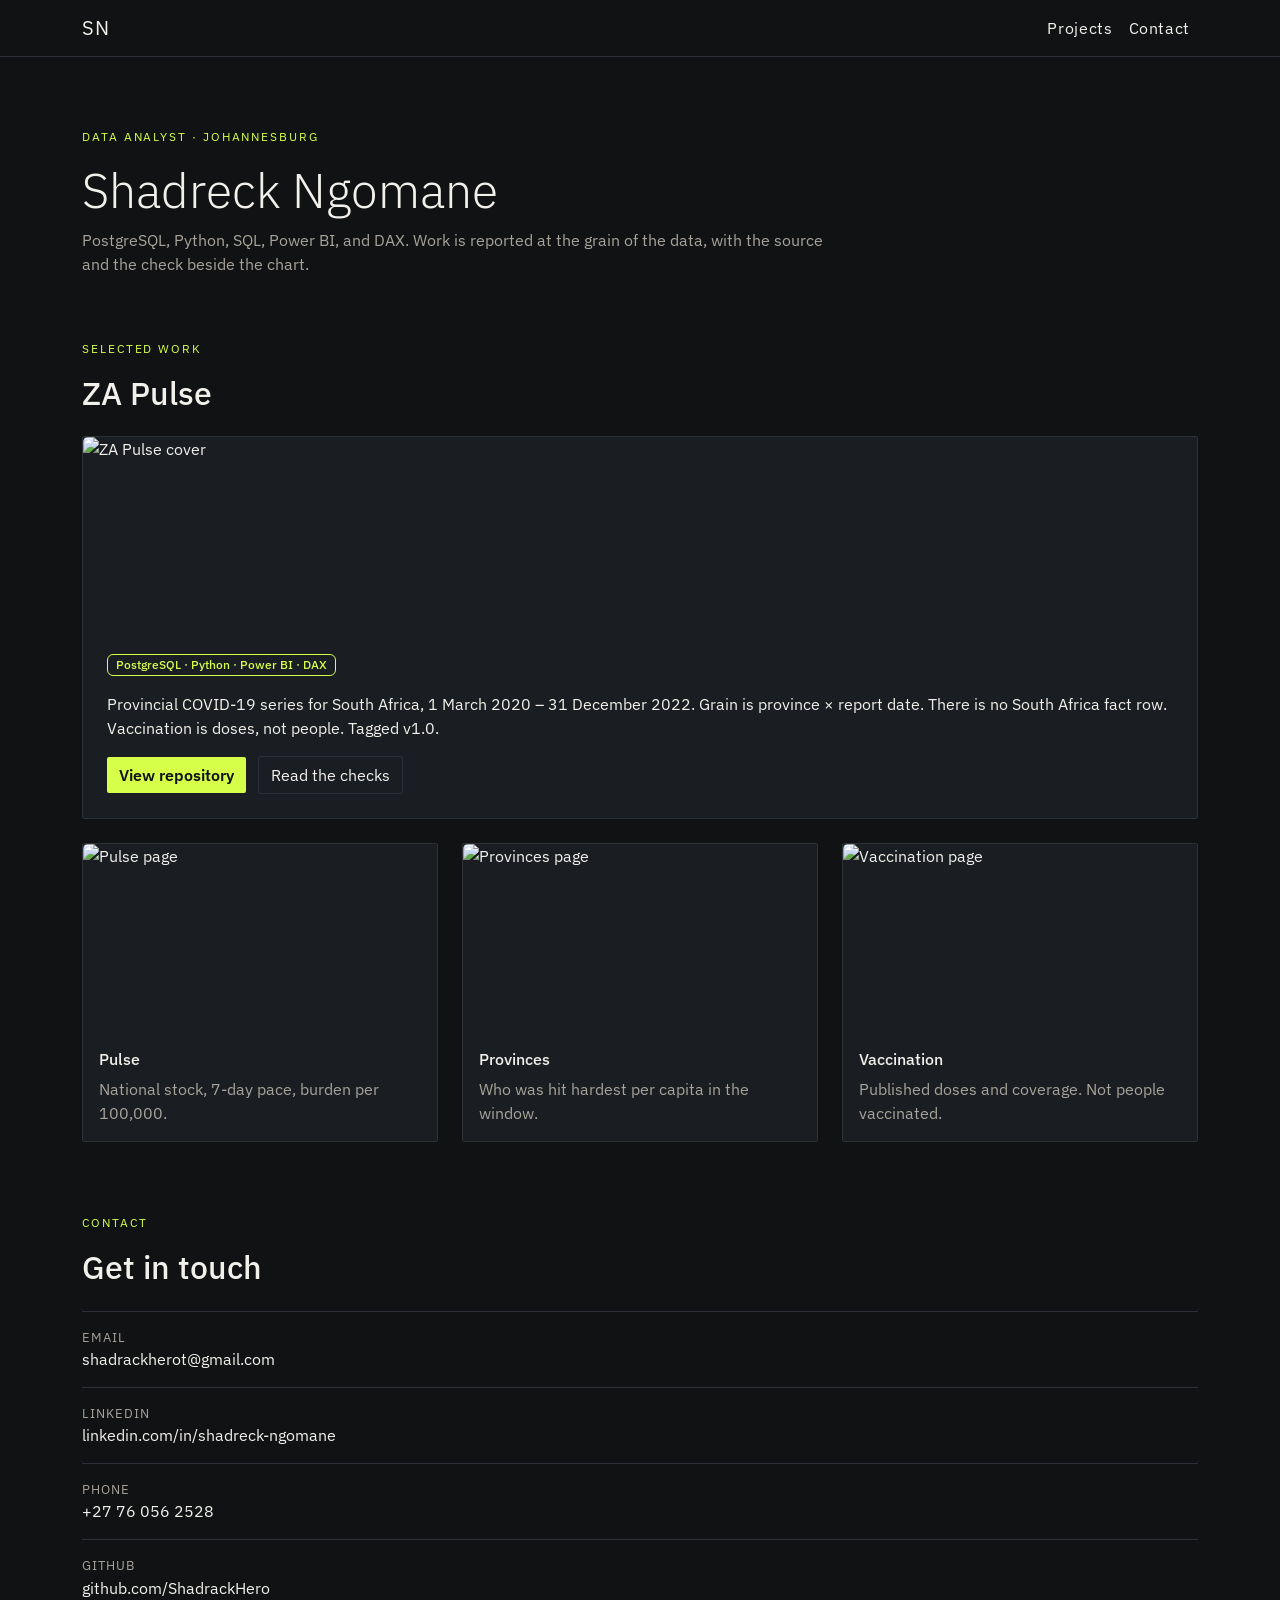
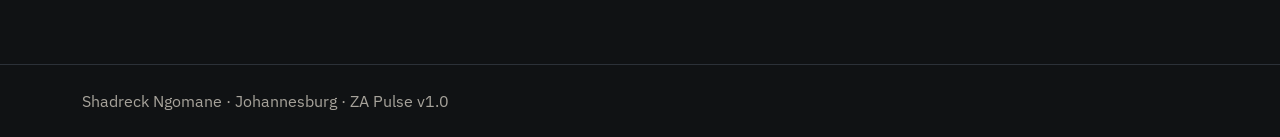
==== index.html @ b43b507b "Add portfolio page" ====
<!DOCTYPE html>
<html lang="en">
<head>
  <meta charset="UTF-8" />
  <meta name="viewport" content="width=device-width, initial-scale=1" />
  <title>Shadreck Ngomane</title>
  <link rel="preconnect" href="https://fonts.googleapis.com" />
  <link href="https://fonts.googleapis.com/css2?family=IBM+Plex+Sans:wght@400;500;600&display=swap" rel="stylesheet" />
  <link href="https://cdn.jsdelivr.net/npm/bootstrap@5.3.0/dist/css/bootstrap.min.css" rel="stylesheet" />
  <style>
    :root {
      --bg: #101214;
      --ink: #f2f0eb;
      --muted: #a7a39b;
      --card: #1a1d21;
      --line: #2c3138;
      --accent: #d6ff4a;
    }
    body {
      background: var(--bg);
      color: var(--ink);
      font-family: "IBM Plex Sans", sans-serif;
    }
    .navbar {
      background: var(--bg) !important;
      border-bottom: 1px solid var(--line);
    }
    .navbar-brand, .nav-link { color: var(--ink) !important; letter-spacing: 0.04em; }
    .nav-link:hover { color: var(--accent) !important; }
    .hero { padding-top: 8rem; }
    .eyebrow {
      color: var(--accent);
      letter-spacing: 0.16em;
      font-size: 0.75rem;
      text-transform: uppercase;
    }
    .card {
      background: var(--card);
      color: var(--ink);
      border: 1px solid var(--line);
      border-radius: 2px;
    }
    .card-img-top { height: 190px; object-fit: cover; filter: saturate(0.85); }
    .badge-tool {
      background: transparent;
      color: var(--accent);
      border: 1px solid var(--accent);
      font-weight: 500;
    }
    .btn-accent {
      background: var(--accent);
      color: #101214;
      border: none;
      border-radius: 2px;
      font-weight: 600;
    }
    .btn-accent:hover { background: #e7ff8a; color: #101214; }
    .btn-ghost {
      color: var(--ink);
      border: 1px solid var(--line);
      border-radius: 2px;
    }
    .btn-ghost:hover { border-color: var(--accent); color: var(--accent); }
    .contact-row {
      border-top: 1px solid var(--line);
      padding: 1rem 0;
    }
    .contact-row a { color: var(--ink); text-decoration: none; }
    .contact-row a:hover { color: var(--accent); }
    .label { color: var(--muted); font-size: 0.8rem; letter-spacing: 0.08em; text-transform: uppercase; }
    footer { border-top: 1px solid var(--line); color: var(--muted); }
  </style>
</head>
<body>
  <nav class="navbar navbar-expand-lg fixed-top">
    <div class="container">
      <a class="navbar-brand" href="#">SN</a>
      <button class="navbar-toggler" type="button" data-bs-toggle="collapse" data-bs-target="#nav">
        <span class="navbar-toggler-icon"></span>
      </button>
      <div class="collapse navbar-collapse" id="nav">
        <ul class="navbar-nav ms-auto">
          <li class="nav-item"><a class="nav-link" href="#projects">Projects</a></li>
          <li class="nav-item"><a class="nav-link" href="#contact">Contact</a></li>
        </ul>
      </div>
    </div>
  </nav>

  <header class="container hero pb-5">
    <p class="eyebrow">Data analyst · Johannesburg</p>
    <h1 class="display-5">Shadreck Ngomane</h1>
    <p class="col-lg-8" style="color: var(--muted);">
      PostgreSQL, Python, SQL, Power BI, and DAX. Work is reported at the grain of the data,
      with the source and the check beside the chart.
    </p>
  </header>

  <main class="container pb-5" id="projects">
    <p class="eyebrow">Selected work</p>
    <h2 class="mb-4">ZA Pulse</h2>
    <div class="card mb-4">
      <img
        src="https://raw.githubusercontent.com/ShadrackHero/za-pulse-covid19-analytics/main/docs/Screenshot/Cover.png"
        class="card-img-top"
        alt="ZA Pulse cover">
      <div class="card-body p-4">
        <span class="badge badge-tool mb-3">PostgreSQL · Python · Power BI · DAX</span>
        <p>
          Provincial COVID-19 series for South Africa, 1 March 2020 – 31 December 2022.
          Grain is province × report date. There is no South Africa fact row. Vaccination is doses, not people.
          Tagged v1.0.
        </p>
        <a class="btn btn-accent me-2" href="https://github.com/ShadrackHero/za-pulse-covid19-analytics" target="_blank">View repository</a>
        <a class="btn btn-ghost" href="https://github.com/ShadrackHero/za-pulse-covid19-analytics/blob/main/docs/day-10-validation.md" target="_blank">Read the checks</a>
      </div>
    </div>

    <div class="row">
      <div class="col-md-4 mb-4">
        <div class="card h-100">
          <img src="https://raw.githubusercontent.com/ShadrackHero/za-pulse-covid19-analytics/main/docs/Screenshot/Pulse.png" class="card-img-top" alt="Pulse page">
          <div class="card-body">
            <h3 class="h6">Pulse</h3>
            <p class="mb-0" style="color: var(--muted);">National stock, 7-day pace, burden per 100,000.</p>
          </div>
        </div>
      </div>
      <div class="col-md-4 mb-4">
        <div class="card h-100">
          <img src="https://raw.githubusercontent.com/ShadrackHero/za-pulse-covid19-analytics/main/docs/Screenshot/Provinces.png" class="card-img-top" alt="Provinces page">
          <div class="card-body">
            <h3 class="h6">Provinces</h3>
            <p class="mb-0" style="color: var(--muted);">Who was hit hardest per capita in the window.</p>
          </div>
        </div>
      </div>
      <div class="col-md-4 mb-4">
        <div class="card h-100">
          <img src="https://raw.githubusercontent.com/ShadrackHero/za-pulse-covid19-analytics/main/docs/Screenshot/vaccination.png" class="card-img-top" alt="Vaccination page">
          <div class="card-body">
            <h3 class="h6">Vaccination</h3>
            <p class="mb-0" style="color: var(--muted);">Published doses and coverage. Not people vaccinated.</p>
          </div>
        </div>
      </div>
    </div>
  </main>

  <section class="container pb-5" id="contact">
    <p class="eyebrow">Contact</p>
    <h2 class="mb-4">Get in touch</h2>
    <div class="contact-row">
      <div class="label">Email</div>
      <a href="mailto:shadrackherot@gmail.com">shadrackherot@gmail.com</a>
    </div>
    <div class="contact-row">
      <div class="label">LinkedIn</div>
      <a href="https://www.linkedin.com/in/shadreck-ngomane" target="_blank">linkedin.com/in/shadreck-ngomane</a>
    </div>
    <div class="contact-row">
      <div class="label">Phone</div>
      <a href="tel:+27760562528">+27 76 056 2528</a>
    </div>
    <div class="contact-row">
      <div class="label">GitHub</div>
      <a href="https://github.com/ShadrackHero" target="_blank">github.com/ShadrackHero</a>
    </div>
  </section>

  <footer class="py-4">
    <div class="container">Shadreck Ngomane · Johannesburg · ZA Pulse v1.0</div>
  </footer>
  <script src="https://cdn.jsdelivr.net/npm/bootstrap@5.3.0/dist/js/bootstrap.bundle.min.js"></script>
</body>
</html>
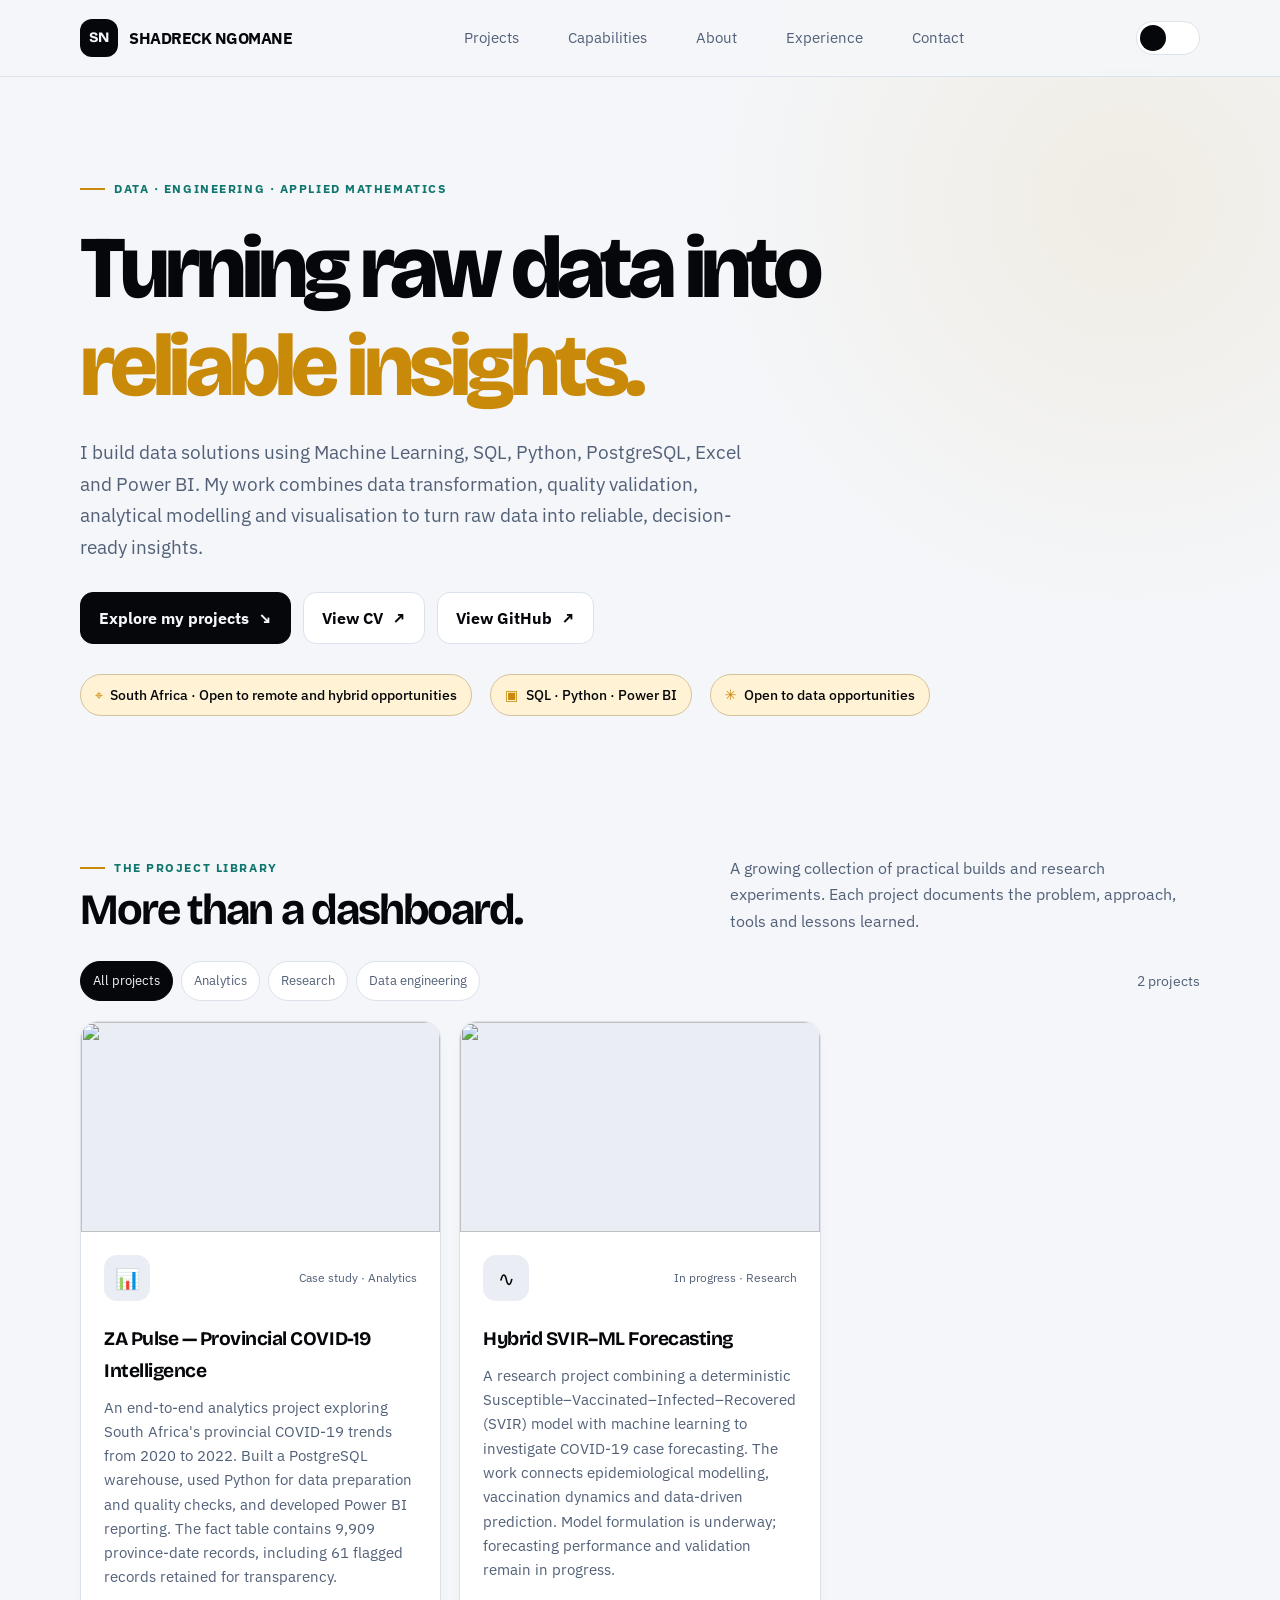
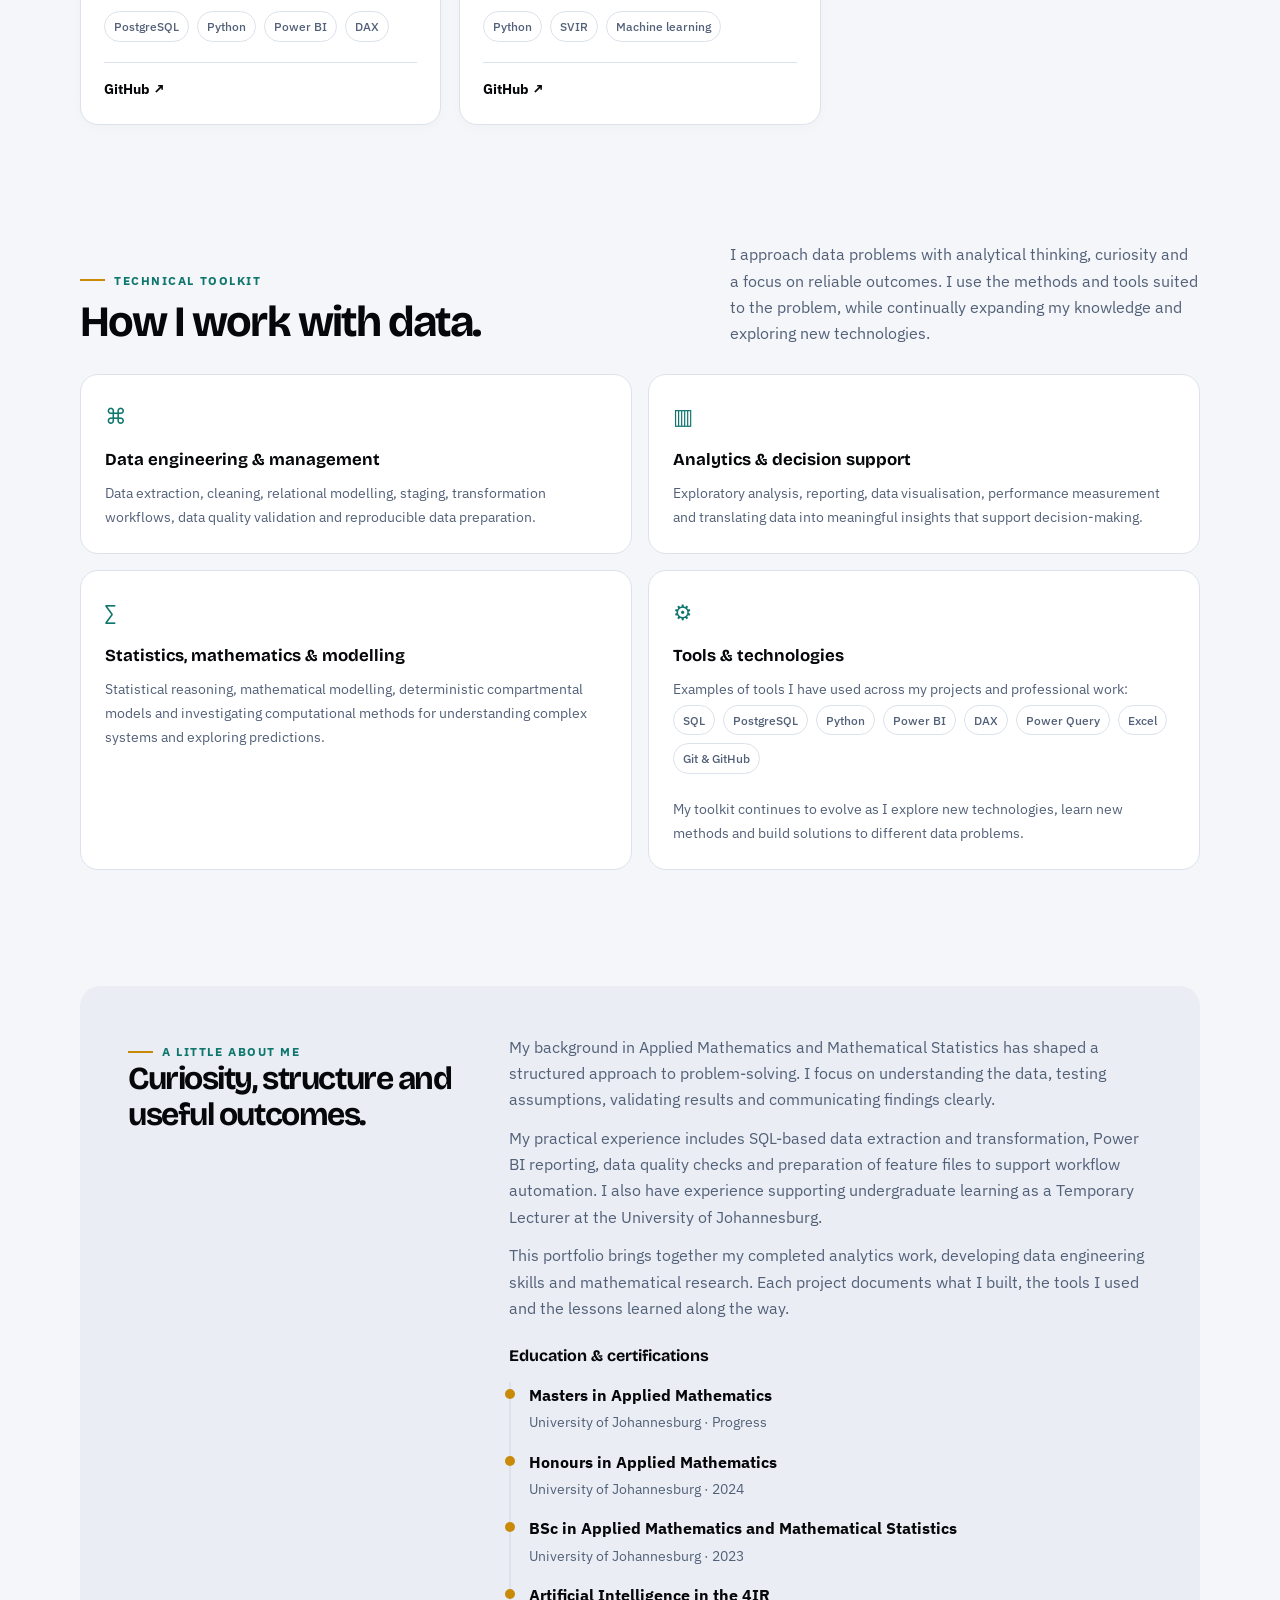
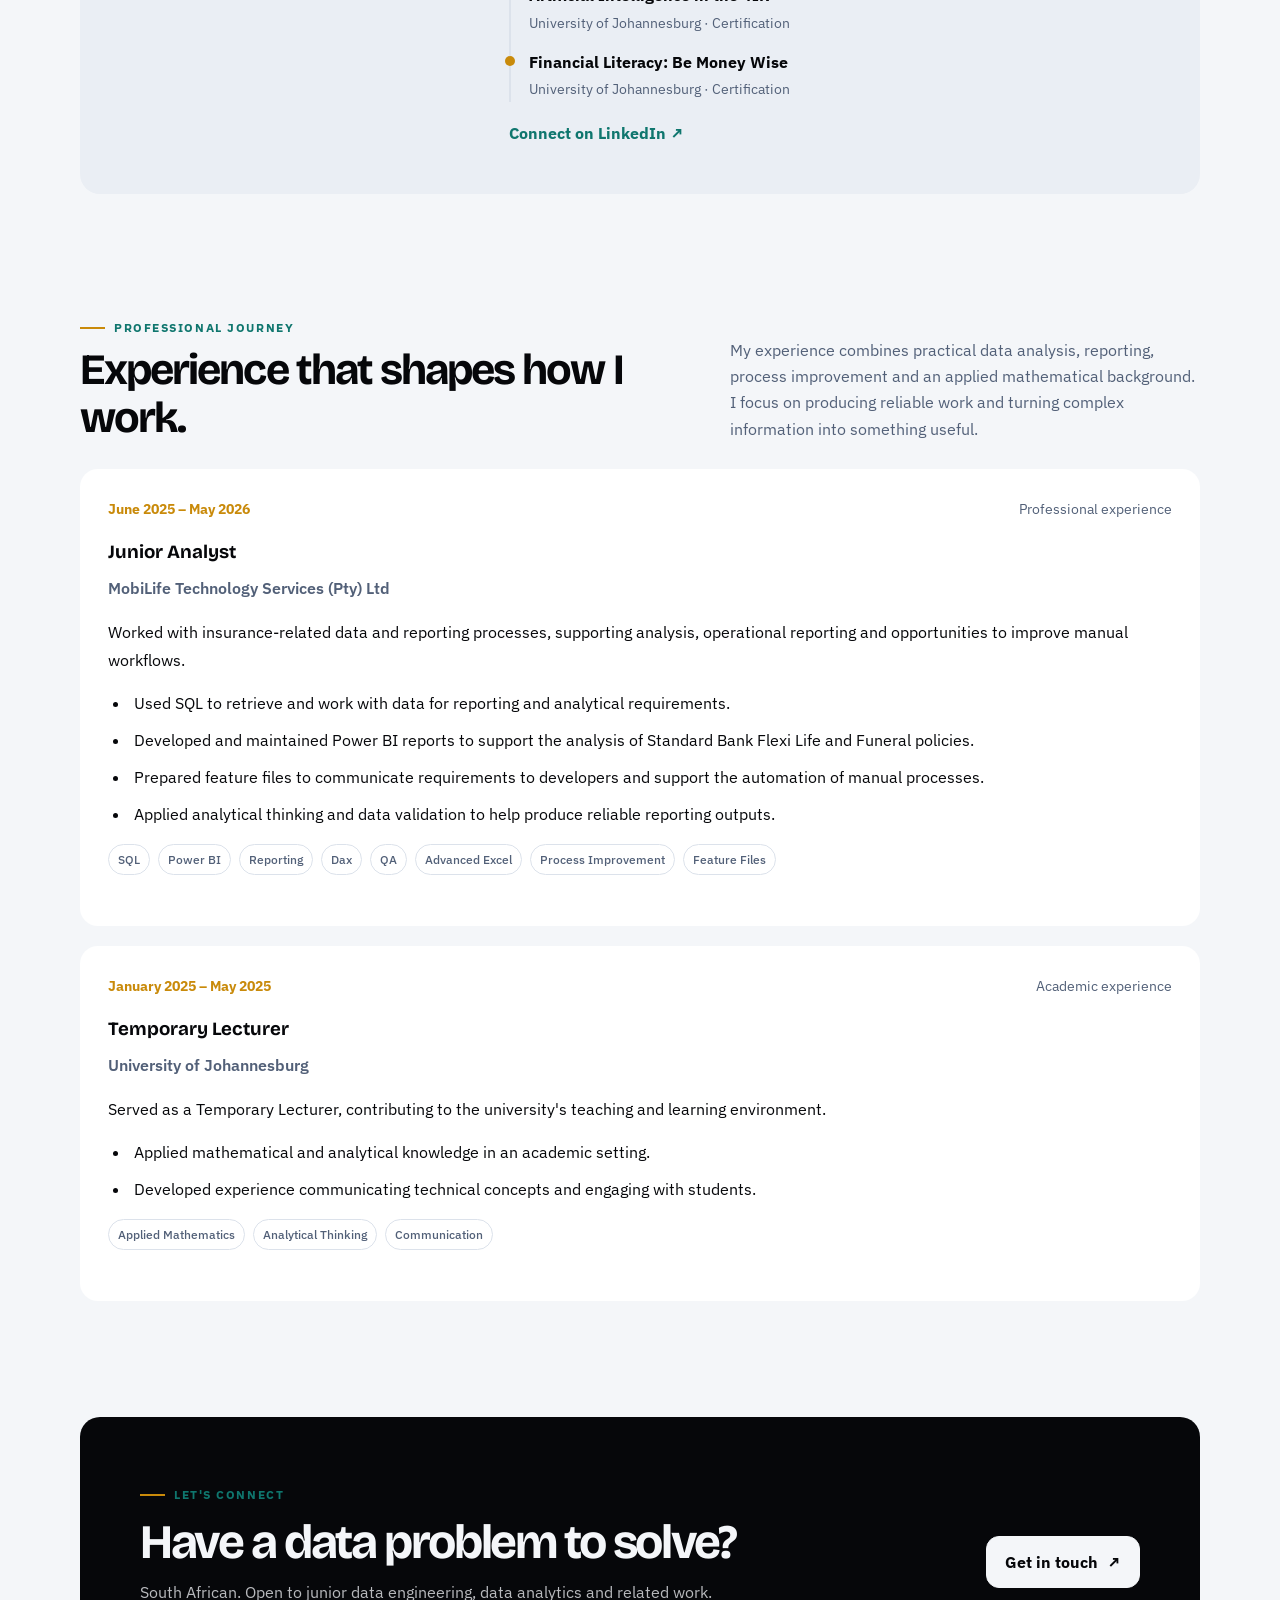
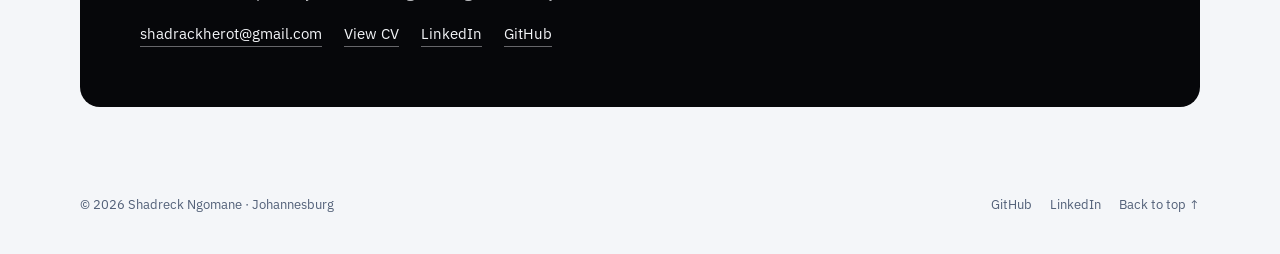
==== commit 009807ca: "Update portfolio landing page" ====
--- a/index.html
+++ b/index.html
@@ -1,176 +1,1602 @@
-<!DOCTYPE html>
-<html lang="en">
+<!doctype html>
+<html lang="en" data-theme="light">
+
 <head>
-  <meta charset="UTF-8" />
-  <meta name="viewport" content="width=device-width, initial-scale=1" />
-  <title>Shadreck Ngomane</title>
-  <link rel="preconnect" href="https://fonts.googleapis.com" />
-  <link href="https://fonts.googleapis.com/css2?family=IBM+Plex+Sans:wght@400;500;600&display=swap" rel="stylesheet" />
-  <link href="https://cdn.jsdelivr.net/npm/bootstrap@5.3.0/dist/css/bootstrap.min.css" rel="stylesheet" />
+  <meta charset="utf-8">
+  <meta name="viewport" content="width=device-width, initial-scale=1">
+  <meta name="description"
+    content="Shadreck Ngomane's data analytics, data engineering and applied mathematics portfolio.">
+  <title>SHADRECK NGOMANE | Data & Analytics Portfolio</title>
+  <link rel="preconnect" href="https://fonts.googleapis.com">
+  <link rel="preconnect" href="https://fonts.gstatic.com" crossorigin>
+  <link href="https://fonts.googleapis.com/css2?family=Bricolage+Grotesque:wght@600;800&family=IBM+Plex+Sans:wght@400;500;600&display=swap"
+    rel="stylesheet">
+
   <style>
     :root {
-      --bg: #101214;
-      --ink: #f2f0eb;
-      --muted: #a7a39b;
-      --card: #1a1d21;
-      --line: #2c3138;
-      --accent: #d6ff4a;
-    }
+      color-scheme: light;
+      --bg: #f4f6f9;
+      --surface: #ffffff;
+      --surface-soft: #eaeef4;
+      --text: #06070a;
+      --muted: #526078;
+      --line: #dce2eb;
+      --navy: #06070a;
+      --accent: #c98a0a;
+      --accent-soft: #fff2d5;
+      --teal: #0f766e;
+      --shadow: 0 18px 45px rgba(12, 19, 34, .09);
+      --radius: 20px;
+    }
+
+    html[data-theme="dark"] {
+      color-scheme: dark;
+      --bg: #0e1626;
+      --surface: #16213a;
+      --surface-soft: #1d2b48;
+      --text: #eef2f8;
+      --muted: #aab6ca;
+      --line: #2b3955;
+      --navy: #eef2f8;
+      --accent: #f0b73a;
+      --accent-soft: #302714;
+      --teal: #4fd1c5;
+      --shadow: 0 18px 45px rgba(0, 0, 0, .22);
+    }
+
+    * {
+      box-sizing: border-box;
+    }
+
+    html {
+      scroll-behavior: smooth;
+      scroll-padding-top: 90px;
+    }
+
     body {
+      margin: 0;
       background: var(--bg);
-      color: var(--ink);
-      font-family: "IBM Plex Sans", sans-serif;
-    }
-    .navbar {
-      background: var(--bg) !important;
+      color: var(--text);
+      font: 16px/1.65 Inter, ui-sans-serif, system-ui, -apple-system, BlinkMacSystemFont, "Segoe UI", sans-serif;
+      -webkit-font-smoothing: antialiased;
+    }
+
+    a {
+      color: inherit;
+      text-decoration: none;
+    }
+
+    a:focus-visible,
+    button:focus-visible {
+      outline: 3px solid var(--accent);
+      outline-offset: 4px;
+    }
+
+    .container {
+      width: min(1120px, calc(100% - 40px));
+      margin-inline: auto;
+    }
+
+    .site-header {
+      position: sticky;
+      top: 0;
+      z-index: 20;
       border-bottom: 1px solid var(--line);
-    }
-    .navbar-brand, .nav-link { color: var(--ink) !important; letter-spacing: 0.04em; }
-    .nav-link:hover { color: var(--accent) !important; }
-    .hero { padding-top: 8rem; }
+      background: color-mix(in srgb, var(--bg) 88%, transparent);
+      backdrop-filter: blur(16px);
+    }
+
+    .nav {
+      min-height: 76px;
+      display: flex;
+      align-items: center;
+      justify-content: space-between;
+      gap: 22px;
+    }
+
+    .brand {
+      display: inline-flex;
+      align-items: center;
+      gap: 11px;
+      font-weight: 800;
+      letter-spacing: -.03em;
+    }
+
+    .brand-mark {
+      display: grid;
+      place-items: center;
+      width: 38px;
+      height: 38px;
+      border-radius: 12px;
+      background: var(--navy);
+      color: var(--bg);
+      font-size: .9rem;
+      letter-spacing: 0;
+    }
+
+    .nav-links {
+      display: flex;
+      align-items: center;
+      gap: 25px;
+      color: var(--muted);
+      font-size: .93rem;
+    }
+
+    .nav-links a:hover,
+    .text-link:hover {
+      color: var(--teal);
+    }
+
+    .nav-actions {
+      display: flex;
+      align-items: center;
+      gap: 10px;
+    }
+
+    .theme-toggle {
+      border: 1px solid var(--line);
+      background: var(--surface);
+      color: var(--text);
+      border-radius: 999px;
+      width: 64px;
+      height: 34px;
+      padding: 3px;
+      cursor: pointer;
+      position: relative;
+      font: inherit;
+    }
+
+    .theme-toggle::after {
+      content: "";
+      display: block;
+      width: 26px;
+      height: 26px;
+      border-radius: 50%;
+      background: var(--navy);
+      transition: transform .2s ease;
+    }
+
+    html[data-theme="dark"] .theme-toggle::after {
+      transform: translateX(30px);
+      background: var(--accent);
+    }
+
+    .menu-toggle {
+      border: 1px solid var(--line);
+      background: var(--surface);
+      color: var(--text);
+      border-radius: 12px;
+      width: 42px;
+      height: 42px;
+      cursor: pointer;
+      font: inherit;
+      display: none;
+    }
+
+    .hero {
+      padding: 94px 0 76px;
+      position: relative;
+      overflow: hidden;
+    }
+
+    .hero::after {
+      content: "";
+      position: absolute;
+      width: 370px;
+      height: 370px;
+      border-radius: 50%;
+      right: -100px;
+      top: 15px;
+      background: radial-gradient(circle, color-mix(in srgb, var(--teal) 13%, transparent), transparent 68%);
+      pointer-events: none;
+    }
+
     .eyebrow {
+      display: inline-flex;
+      align-items: center;
+      gap: 9px;
+      color: var(--teal);
+      text-transform: uppercase;
+      letter-spacing: .13em;
+      font-size: .75rem;
+      font-weight: 800;
+    }
+
+    .eyebrow::before {
+      content: "";
+      width: 25px;
+      height: 2px;
+      background: var(--accent);
+    }
+
+    h1,
+    h2,
+    h3,
+    p {
+      margin-top: 0;
+    }
+
+    h1 {
+      max-width: 800px;
+      margin: 20px 0;
+      font-size: clamp(2.8rem, 7vw, 5.5rem);
+      line-height: .99;
+      letter-spacing: -.065em;
+    }
+
+    .highlight {
+      color: var(--teal);
+    }
+
+    .hero-copy {
+      max-width: 690px;
+      color: var(--muted);
+      font-size: clamp(1.05rem, 2vw, 1.2rem);
+    }
+
+    .hero-actions {
+      display: flex;
+      flex-wrap: wrap;
+      gap: 12px;
+      margin-top: 29px;
+    }
+
+    .button {
+      min-height: 48px;
+      padding: 12px 18px;
+      border-radius: 13px;
+      display: inline-flex;
+      align-items: center;
+      justify-content: center;
+      gap: 9px;
+      font-weight: 750;
+      border: 1px solid var(--line);
+      transition: transform .18s ease, border-color .18s ease;
+    }
+
+    .button:hover {
+      transform: translateY(-2px);
+    }
+
+    .button-primary {
+      background: var(--navy);
+      color: var(--bg);
+      border-color: var(--navy);
+    }
+
+    .button-secondary {
+      background: var(--surface);
+    }
+
+    .hero-meta {
+      display: flex;
+      flex-wrap: wrap;
+      gap: 18px;
+      margin-top: 30px;
+      color: var(--muted);
+      font-size: .9rem;
+    }
+
+    .hero-meta span {
+      display: inline-flex;
+      align-items: center;
+      gap: 7px;
+    }
+
+    .section {
+      padding: 58px 0;
+    }
+
+    .section-heading {
+      display: flex;
+      align-items: end;
+      justify-content: space-between;
+      gap: 24px;
+      margin-bottom: 27px;
+    }
+
+    .section-heading h2 {
+      margin: 9px 0 0;
+      font-size: clamp(1.8rem, 4vw, 2.7rem);
+      line-height: 1.1;
+      letter-spacing: -.045em;
+    }
+
+    .section-heading p {
+      color: var(--muted);
+      max-width: 470px;
+      margin: 0;
+    }
+
+    .featured {
+      display: grid;
+      grid-template-columns: 1.08fr .92fr;
+      background: var(--surface);
+      border: 1px solid var(--line);
+      border-radius: var(--radius);
+      overflow: hidden;
+      box-shadow: var(--shadow);
+    }
+
+    .featured-visual {
+      min-height: 330px;
+      background: #14213d center/cover no-repeat;
+      color: white;
+      padding: 28px;
+      display: flex;
+      flex-direction: column;
+      justify-content: space-between;
+      position: relative;
+      overflow: hidden;
+    }
+
+    .featured-visual img {
+      position: absolute;
+      inset: 0;
+      width: 100%;
+      height: 100%;
+      object-fit: cover;
+    }
+
+    .featured-visual::after {
+      content: "";
+      position: absolute;
+      inset: 0;
+      background: linear-gradient(160deg, rgba(20, 33, 61, .78), rgba(15, 118, 110, .35));
+    }
+
+    .visual-grid {
+      position: absolute;
+      inset: 0;
+      opacity: .18;
+      background-image: linear-gradient(rgba(255, 255, 255, .22) 1px, transparent 1px), linear-gradient(90deg, rgba(255, 255, 255, .22) 1px, transparent 1px);
+      background-size: 34px 34px;
+      mask-image: linear-gradient(135deg, black, transparent 80%);
+      z-index: 1;
+    }
+
+    .visual-top,
+    .visual-bottom,
+    .visual-stats {
+      position: relative;
+      z-index: 2;
+    }
+
+    .visual-top {
+      display: flex;
+      justify-content: space-between;
+      gap: 12px;
+      font-size: .78rem;
+      letter-spacing: .1em;
+      text-transform: uppercase;
+    }
+
+    .visual-title {
+      max-width: 380px;
+      font-size: clamp(2rem, 4vw, 3.5rem);
+      line-height: 1;
+      letter-spacing: -.055em;
+      font-weight: 850;
+    }
+
+    .visual-stats {
+      display: grid;
+      grid-template-columns: repeat(3, 1fr);
+      gap: 10px;
+      margin-top: 28px;
+    }
+
+    .stat {
+      padding: 12px;
+      border: 1px solid rgba(255, 255, 255, .22);
+      background: rgba(255, 255, 255, .08);
+      border-radius: 12px;
+    }
+
+    .stat strong {
+      display: block;
+      font-size: 1.2rem;
+    }
+
+    .stat small {
+      opacity: .78;
+      font-size: .72rem;
+    }
+
+    .featured-content {
+      padding: clamp(25px, 4vw, 44px);
+      display: flex;
+      flex-direction: column;
+      align-items: start;
+    }
+
+    .project-status {
+      display: inline-flex;
+      padding: 5px 10px;
+      border-radius: 999px;
+      background: color-mix(in srgb, var(--teal) 12%, var(--surface));
+      color: var(--teal);
+      font-size: .75rem;
+      font-weight: 800;
+    }
+
+    .featured-content h3 {
+      margin: 17px 0 10px;
+      font-size: 1.8rem;
+      line-height: 1.15;
+      letter-spacing: -.04em;
+    }
+
+    .featured-content p {
+      color: var(--muted);
+    }
+
+    .tag-list {
+      display: flex;
+      flex-wrap: wrap;
+      gap: 8px;
+      margin: 4px 0 23px;
+    }
+
+    .tag {
+      display: inline-flex;
+      padding: 6px 10px;
+      background: var(--surface-soft);
+      border-radius: 8px;
+      color: var(--muted);
+      font-size: .78rem;
+      font-weight: 700;
+    }
+
+    .text-link {
+      color: var(--teal);
+      font-weight: 800;
+      margin-top: auto;
+    }
+
+    .project-toolbar {
+      display: flex;
+      justify-content: space-between;
+      align-items: center;
+      gap: 18px;
+      margin-bottom: 20px;
+    }
+
+    .filters {
+      display: flex;
+      flex-wrap: wrap;
+      gap: 8px;
+    }
+
+    .filter-btn {
+      padding: 8px 12px;
+      border: 1px solid var(--line);
+      border-radius: 999px;
+      background: var(--surface);
+      color: var(--muted);
+      cursor: pointer;
+      font: inherit;
+      font-size: .83rem;
+    }
+
+    .filter-btn[aria-pressed="true"] {
+      background: var(--navy);
+      color: var(--bg);
+      border-color: var(--navy);
+    }
+
+    .project-count {
+      color: var(--muted);
+      font-size: .88rem;
+      white-space: nowrap;
+    }
+
+    .project-grid {
+      display: grid;
+      grid-template-columns: repeat(3, minmax(0, 1fr));
+      gap: 18px;
+    }
+
+    .project-card {
+      min-width: 0;
+      display: flex;
+      flex-direction: column;
+      background: var(--surface);
+      border: 1px solid var(--line);
+      border-radius: 18px;
+      overflow: hidden;
+      transition: transform .2s ease, box-shadow .2s ease, border-color .2s ease;
+    }
+
+    .project-card:hover {
+      transform: translateY(-4px);
+      box-shadow: var(--shadow);
+      border-color: color-mix(in srgb, var(--teal) 45%, var(--line));
+    }
+
+    .card-cover {
+      width: 100%;
+      height: 160px;
+      object-fit: cover;
+      display: block;
+      background: var(--surface-soft);
+    }
+
+    .card-body {
+      padding: 23px;
+      display: flex;
+      flex-direction: column;
+      flex: 1;
+    }
+
+    .card-top {
+      display: flex;
+      justify-content: space-between;
+      align-items: center;
+      gap: 12px;
+      margin-bottom: 22px;
+    }
+
+    .project-icon {
+      display: grid;
+      place-items: center;
+      width: 46px;
+      height: 46px;
+      background: var(--surface-soft);
+      border-radius: 13px;
+      font-size: 1.25rem;
+    }
+
+    .card-type {
+      color: var(--muted);
+      font-size: .75rem;
+    }
+
+    .project-card h3 {
+      margin-bottom: 9px;
+      font-size: 1.2rem;
+      letter-spacing: -.025em;
+    }
+
+    .project-card p {
+      color: var(--muted);
+      font-size: .92rem;
+    }
+
+    .project-card .tag-list {
+      margin-top: auto;
+      padding-top: 7px;
+      margin-bottom: 20px;
+    }
+
+    .card-links {
+      display: flex;
+      gap: 16px;
+      border-top: 1px solid var(--line);
+      padding-top: 15px;
+      font-size: .88rem;
+      font-weight: 800;
+    }
+
+    .card-links a:hover {
+      color: var(--teal);
+    }
+
+    .empty-state {
+      grid-column: 1 / -1;
+      padding: 30px;
+      border: 1px dashed var(--line);
+      border-radius: 16px;
+      color: var(--muted);
+      text-align: center;
+    }
+
+    .capabilities {
+      display: grid;
+      grid-template-columns: repeat(2, minmax(0, 1fr));
+      gap: 16px;
+    }
+
+    /* Work experience */
+    .experience-list {
+      display: grid;
+      grid-template-columns: 1fr;
+      gap: 20px;
+    }
+
+    .experience-item {
+      background: var(--surface);
+      border: 1px solid var(--border);
+      border-radius: 18px;
+      padding: 28px;
+    }
+
+    .experience-meta {
+      display: flex;
+      justify-content: space-between;
+      align-items: center;
+      flex-wrap: wrap;
+      gap: 10px;
+      margin-bottom: 16px;
+    }
+
+    .experience-date {
       color: var(--accent);
-      letter-spacing: 0.16em;
-      font-size: 0.75rem;
-      text-transform: uppercase;
-    }
-    .card {
-      background: var(--card);
-      color: var(--ink);
+      font-size: 0.9rem;
+      font-weight: 700;
+    }
+
+    .experience-type {
+      color: var(--muted);
+      font-size: 0.85rem;
+    }
+
+    .experience-item h3 {
+      margin: 0 0 6px;
+    }
+
+    .experience-company {
+      color: var(--muted);
+      font-weight: 600;
+      margin-bottom: 16px;
+    }
+
+    .experience-item p {
+      line-height: 1.75;
+    }
+
+    .experience-item ul {
+      padding-left: 22px;
+      margin: 16px 0;
+    }
+
+    .experience-item li {
+      padding-left: 4px;
+      margin-bottom: 10px;
+      line-height: 1.7;
+    }
+
+    .capability {
+      background: var(--surface);
       border: 1px solid var(--line);
-      border-radius: 2px;
-    }
-    .card-img-top { height: 190px; object-fit: cover; filter: saturate(0.85); }
-    .badge-tool {
+      border-radius: 18px;
+      padding: 24px;
+    }
+
+    .capability .cap-icon {
+      color: var(--teal);
+      font-size: 1.35rem;
+    }
+
+    .capability h3 {
+      margin: 12px 0 7px;
+      font-size: 1.05rem;
+    }
+
+    .capability p {
+      color: var(--muted);
+      font-size: .9rem;
+      margin-bottom: 0;
+    }
+
+    .about-panel {
+      display: grid;
+      grid-template-columns: .7fr 1.3fr;
+      gap: 35px;
+      padding: clamp(25px, 5vw, 48px);
+      background: var(--surface-soft);
+      border-radius: var(--radius);
+    }
+
+    .about-panel h2 {
+      font-size: 2rem;
+      line-height: 1.1;
+      letter-spacing: -.045em;
+      margin-bottom: 0;
+    }
+
+    .about-panel p {
+      color: var(--muted);
+      margin-bottom: 12px;
+    }
+
+    .contact-panel {
+      padding: clamp(30px, 6vw, 60px);
+      border-radius: var(--radius);
+      background: var(--navy);
+      color: var(--bg);
+      display: flex;
+      justify-content: space-between;
+      align-items: center;
+      gap: 30px;
+    }
+
+    .contact-panel h2 {
+      font-size: clamp(1.9rem, 4vw, 3rem);
+      line-height: 1.05;
+      letter-spacing: -.05em;
+      margin: 12px 0;
+    }
+
+    .contact-panel p {
+      color: color-mix(in srgb, var(--bg) 75%, transparent);
+      margin-bottom: 0;
+    }
+
+    .contact-panel .button {
+      background: var(--bg);
+      color: var(--navy);
+      border-color: var(--bg);
+      white-space: nowrap;
+    }
+
+    .contact-lines {
+      display: flex;
+      flex-wrap: wrap;
+      gap: 14px 22px;
+      margin-top: 16px;
+      font-size: .95rem;
+    }
+
+    .contact-lines a {
+      color: var(--bg);
+      border-bottom: 1px solid color-mix(in srgb, var(--bg) 40%, transparent);
+    }
+
+    footer {
+      padding: 28px 0 38px;
+      color: var(--muted);
+      font-size: .84rem;
+    }
+
+    .footer-inner {
+      display: flex;
+      justify-content: space-between;
+      gap: 20px;
+      flex-wrap: wrap;
+    }
+
+    .footer-links {
+      display: flex;
+      gap: 18px;
+    }
+
+    @media (max-width: 900px) {
+      .featured {
+        grid-template-columns: 1fr;
+      }
+
+      .featured-visual {
+        min-height: 280px;
+      }
+
+      .project-grid {
+        grid-template-columns: repeat(2, minmax(0, 1fr));
+      }
+
+      .capabilities {
+        grid-template-columns: 1fr;
+      }
+
+      .about-panel {
+        grid-template-columns: 1fr;
+        gap: 15px;
+      }
+    }
+
+    @media (max-width: 680px) {
+      .container {
+        width: min(100% - 28px, 1120px);
+      }
+
+      .nav {
+        min-height: 66px;
+      }
+
+      .brand-name {
+        max-width: 145px;
+        font-size: .9rem;
+      }
+
+      .menu-toggle {
+        display: inline-grid;
+        place-items: center;
+      }
+
+      .nav-links {
+        display: none;
+        position: absolute;
+        left: 14px;
+        right: 14px;
+        top: 72px;
+        padding: 18px;
+        flex-direction: column;
+        align-items: stretch;
+        gap: 15px;
+        border: 1px solid var(--line);
+        border-radius: 16px;
+        background: var(--surface);
+        box-shadow: var(--shadow);
+      }
+
+      .nav-links.open {
+        display: flex;
+      }
+
+      .hero {
+        padding: 68px 0 46px;
+      }
+
+      .section {
+        padding: 42px 0;
+      }
+
+      .section-heading {
+        align-items: start;
+        flex-direction: column;
+        gap: 10px;
+      }
+
+      .project-grid {
+        grid-template-columns: 1fr;
+      }
+
+      .project-toolbar {
+        align-items: start;
+        flex-direction: column;
+      }
+
+      .contact-panel {
+        align-items: start;
+        flex-direction: column;
+      }
+
+      .visual-stats {
+        grid-template-columns: repeat(3, minmax(0, 1fr));
+      }
+
+      .stat {
+        padding: 9px;
+      }
+
+      .stat strong {
+        font-size: 1rem;
+      }
+    }
+
+    @media (prefers-reduced-motion: reduce) {
+      html {
+        scroll-behavior: auto;
+      }
+
+      *,
+      *::before,
+      *::after {
+        transition-duration: .01ms !important;
+        animation-duration: .01ms !important;
+      }
+    }
+
+    /* Education timeline */
+    .edu-heading {
+      margin: 22px 0 12px;
+      font-size: 1rem;
+      color: var(--text);
+    }
+
+    .edu-items {
+      list-style: none;
+      margin: 0 0 18px;
+      padding: 0 0 0 18px;
+      border-left: 2px solid var(--line);
+    }
+
+    .edu-items li {
+      position: relative;
+      padding-bottom: 14px;
+    }
+
+    .edu-items li:last-child {
+      padding-bottom: 0;
+    }
+
+    .edu-items li::before {
+      content: "";
+      position: absolute;
+      left: -24px;
+      top: 7px;
+      width: 10px;
+      height: 10px;
+      border-radius: 50%;
+      background: var(--accent);
+    }
+
+    .edu-items strong {
+      display: block;
+      color: var(--text);
+    }
+
+    .edu-items span {
+      color: var(--muted);
+      font-size: .9rem;
+    }
+
+    /* Typography */
+    body {
+      font-family: "IBM Plex Sans", system-ui, sans-serif;
+      background:
+        radial-gradient(circle at 88% 4%, rgba(201, 138, 10, .09), transparent 26rem),
+        var(--bg);
+      transition: background .25s ease, color .25s ease;
+    }
+
+    h1,
+    h2,
+    h3,
+    .brand-mark {
+      font-family: "Bricolage Grotesque", sans-serif;
+    }
+
+    h1 {
+      font-weight: 800;
+      letter-spacing: -.055em;
+      line-height: 1.12;
+    }
+
+    h2 {
+      letter-spacing: -.035em;
+    }
+
+    .highlight {
+      color: var(--accent);
+    }
+
+    .hero::after {
+      display: none;
+    }
+
+    /* the body gradient replaces the teal glow */
+
+    /* Nav links get a soft pill on hover */
+    .nav-links a {
+      padding: 8px 12px;
+      border-radius: 10px;
+    }
+
+    .nav-links a:hover {
+      color: var(--text);
+      background: var(--surface);
+    }
+
+    /* Hero meta items become pills */
+    .hero-meta span {
+      padding: 8px 14px;
+      border: 1px solid color-mix(in srgb, var(--accent) 35%, var(--line));
+      border-radius: 999px;
+      background: var(--accent-soft);
+      color: var(--text);
+      font-weight: 500;
+    }
+
+    .hero-meta span span {
+      padding: 0;
+      border: 0;
+      background: none;
+      color: var(--accent);
+    }
+
+    /* Project cards: gold bar, bigger lift, pill tags */
+    .project-card {
+      position: relative;
+      box-shadow: 0 3px 12px rgba(20, 33, 61, .025);
+      transition: transform .28s ease,
+        box-shadow .28s ease, border-color .28s ease;
+    }
+
+    .project-card::after {
+      content: "";
+      position: absolute;
+      inset: 0 auto 0 0;
+      width: 4px;
+      background: var(--accent);
+      transform: scaleY(0);
+      transform-origin: top;
+      transition: transform .28s ease;
+    }
+
+    .project-card:hover {
+      transform: translateY(-8px);
+      border-color: var(--accent);
+    }
+
+    .project-card:hover::after {
+      transform: scaleY(1);
+    }
+
+    .card-cover {
+      height: 210px;
+      transition: transform .5s cubic-bezier(.2, .8, .2, 1);
+    }
+
+    .project-card:hover .card-cover {
+      transform: scale(1.045);
+    }
+
+    .project-card {
+      overflow: hidden;
+    }
+
+    .tag {
+      border: 1px solid var(--line);
       background: transparent;
+      border-radius: 999px;
+      padding: 4px 9px;
+      font-weight:
+        500;
+    }
+
+    .project-card:hover .tag {
+      border-color: var(--accent);
+      background: var(--accent-soft);
+    }
+
+    .card-links a:hover {
       color: var(--accent);
-      border: 1px solid var(--accent);
-      font-weight: 500;
-    }
-    .btn-accent {
+    }
+
+    /* Filters and links */
+    .filter-btn[aria-pressed="true"] {
+      background: var(--navy);
+      color: var(--bg);
+    }
+
+    .filter-btn:hover {
+      border-color: var(--accent);
+    }
+
+    .text-link:hover {
+      color: var(--accent);
+    }
+
+    .brand-mark {
+      font-weight: 800;
+    }
+
+    /* Hover effects for capability and experience cards */
+    .capability,
+    .experience-item {
+      position: relative;
+      overflow: hidden;
+      transition: transform .28s ease, box-shadow .28s ease, border-color .28s ease;
+    }
+
+    .capability::after,
+    .experience-item::after {
+      content: "";
+      position: absolute;
+      inset: 0 auto 0 0;
+      width: 4px;
       background: var(--accent);
-      color: #101214;
-      border: none;
-      border-radius: 2px;
-      font-weight: 600;
-    }
-    .btn-accent:hover { background: #e7ff8a; color: #101214; }
-    .btn-ghost {
-      color: var(--ink);
-      border: 1px solid var(--line);
-      border-radius: 2px;
-    }
-    .btn-ghost:hover { border-color: var(--accent); color: var(--accent); }
-    .contact-row {
-      border-top: 1px solid var(--line);
-      padding: 1rem 0;
-    }
-    .contact-row a { color: var(--ink); text-decoration: none; }
-    .contact-row a:hover { color: var(--accent); }
-    .label { color: var(--muted); font-size: 0.8rem; letter-spacing: 0.08em; text-transform: uppercase; }
-    footer { border-top: 1px solid var(--line); color: var(--muted); }
+      transform: scaleY(0);
+      transform-origin: top;
+      transition: transform .28s ease;
+    }
+
+    .capability:hover,
+    .experience-item:hover {
+      transform: translateY(-6px);
+      border-color: var(--accent);
+      box-shadow: var(--shadow);
+    }
+
+    .capability:hover::after,
+    .experience-item:hover::after {
+      transform: scaleY(1);
+    }
+
+    .capability:hover .tag,
+    .experience-item:hover .tag {
+      border-color: var(--accent);
+      background: var(--accent-soft);
+    }
+
+    .cap-icon {
+      display: inline-block;
+      transition: transform .28s ease, color .28s ease;
+    }
+
+    .capability:hover .cap-icon {
+      transform: scale(1.15);
+      color: var(--accent);
+    }
   </style>
 </head>
+
 <body>
-  <nav class="navbar navbar-expand-lg fixed-top">
-    <div class="container">
-      <a class="navbar-brand" href="#">SN</a>
-      <button class="navbar-toggler" type="button" data-bs-toggle="collapse" data-bs-target="#nav">
-        <span class="navbar-toggler-icon"></span>
-      </button>
-      <div class="collapse navbar-collapse" id="nav">
-        <ul class="navbar-nav ms-auto">
-          <li class="nav-item"><a class="nav-link" href="#projects">Projects</a></li>
-          <li class="nav-item"><a class="nav-link" href="#contact">Contact</a></li>
-        </ul>
+  <header class="site-header">
+    <div class="container nav">
+      <a class="brand" href="#home" aria-label="Shadreck Ngomane, home">
+        <span class="brand-mark">SN</span><span class="brand-name">SHADRECK NGOMANE</span>
+      </a>
+      <nav class="nav-links" id="nav-links" aria-label="Main navigation">
+        <a href="#projects">Projects</a>
+        <a href="#capabilities">Capabilities</a>
+        <a href="#about">About</a>
+        <a href="#experience">Experience</a>
+        <a href="#contact">Contact</a>
+      </nav>
+      <div class="nav-actions">
+        <button class="theme-toggle" id="theme-toggle" type="button" aria-label="Switch to dark theme"
+          title="Toggle theme"></button>
+        <button class="menu-toggle" id="menu-toggle" type="button" aria-label="Open navigation" aria-expanded="false"
+          aria-controls="nav-links">☰</button>
       </div>
     </div>
-  </nav>
-
-  <header class="container hero pb-5">
-    <p class="eyebrow">Data analyst · Johannesburg</p>
-    <h1 class="display-5">Shadreck Ngomane</h1>
-    <p class="col-lg-8" style="color: var(--muted);">
-      PostgreSQL, Python, SQL, Power BI, and DAX. Work is reported at the grain of the data,
-      with the source and the check beside the chart.
-    </p>
   </header>
 
-  <main class="container pb-5" id="projects">
-    <p class="eyebrow">Selected work</p>
-    <h2 class="mb-4">ZA Pulse</h2>
-    <div class="card mb-4">
-      <img
-        src="https://raw.githubusercontent.com/ShadrackHero/za-pulse-covid19-analytics/main/docs/Screenshot/Cover.png"
-        class="card-img-top"
-        alt="ZA Pulse cover">
-      <div class="card-body p-4">
-        <span class="badge badge-tool mb-3">PostgreSQL · Python · Power BI · DAX</span>
-        <p>
-          Provincial COVID-19 series for South Africa, 1 March 2020 – 31 December 2022.
-          Grain is province × report date. There is no South Africa fact row. Vaccination is doses, not people.
-          Tagged v1.0.
-        </p>
-        <a class="btn btn-accent me-2" href="https://github.com/ShadrackHero/za-pulse-covid19-analytics" target="_blank">View repository</a>
-        <a class="btn btn-ghost" href="https://github.com/ShadrackHero/za-pulse-covid19-analytics/blob/main/docs/day-10-validation.md" target="_blank">Read the checks</a>
+  <main id="home">
+    <section class="hero">
+      <div class="container">
+        <span class="eyebrow">Data · Engineering · Applied Mathematics</span>
+        <h1>Turning raw data into <span class="highlight">reliable insights.</span></h1>
+        <p class="hero-copy">I build data solutions using Machine Learning, SQL, Python, PostgreSQL, Excel and Power BI.
+          My work combines data transformation, quality validation,
+          analytical modelling and visualisation to turn raw data into
+          reliable, decision-ready insights.</p>
+        <div class="hero-actions">
+          <a class="button button-primary" href="#projects">
+            Explore my projects <span aria-hidden="true">↘</span>
+          </a>
+          <a class="button button-secondary" href="Shadreck-Ngomane-CV.pdf" target="_blank" rel="noreferrer">
+            View CV <span aria-hidden="true">↗</span>
+          </a>
+          <a class="button button-secondary" href="https://github.com/ShadrackHero" target="_blank" rel="noreferrer">
+            View GitHub <span aria-hidden="true">↗</span>
+          </a>
+        </div>
+        <div class="hero-meta">
+          <span>
+            <span aria-hidden="true">⌖</span>
+            South Africa · Open to remote and hybrid opportunities
+          </span>
+          <span><span aria-hidden="true">▣</span> SQL · Python · Power BI</span>
+          <span><span aria-hidden="true">✳</span> Open to data opportunities</span>
+        </div>
       </div>
-    </div>
-
-    <div class="row">
-      <div class="col-md-4 mb-4">
-        <div class="card h-100">
-          <img src="https://raw.githubusercontent.com/ShadrackHero/za-pulse-covid19-analytics/main/docs/Screenshot/Pulse.png" class="card-img-top" alt="Pulse page">
-          <div class="card-body">
-            <h3 class="h6">Pulse</h3>
-            <p class="mb-0" style="color: var(--muted);">National stock, 7-day pace, burden per 100,000.</p>
+    </section>
+
+    <section class="section" id="projects">
+      <div class="container">
+        <div class="section-heading">
+          <div><span class="eyebrow">The project library</span>
+            <h2>More than a dashboard.</h2>
+          </div>
+          <p>A growing collection of practical builds and research experiments. Each project documents the problem,
+            approach, tools and lessons learned.</p>
+        </div>
+        <div class="project-toolbar">
+          <div class="filters" id="project-filters" aria-label="Filter projects">
+            <button class="filter-btn" type="button" data-filter="All" aria-pressed="true">All projects</button>
+            <button class="filter-btn" type="button" data-filter="Analytics" aria-pressed="false">Analytics</button>
+            <button class="filter-btn" type="button" data-filter="Research" aria-pressed="false">Research</button>
+            <button class="filter-btn" type="button" data-filter="Data Engineering" aria-pressed="false">Data
+              engineering</button>
+          </div>
+          <span class="project-count" id="project-count" aria-live="polite"></span>
+        </div>
+        <div class="project-grid" id="project-grid"></div>
+      </div>
+    </section>
+
+    <section class="section" id="capabilities">
+      <div class="container">
+
+        <div class="section-heading">
+          <div>
+            <span class="eyebrow">Technical toolkit</span>
+            <h2>How I work with data.</h2>
+          </div>
+
+          <p>
+            I approach data problems with analytical thinking, curiosity and a
+            focus on reliable outcomes. I use the methods and tools suited to
+            the problem, while continually expanding my knowledge and exploring
+            new technologies.
+          </p>
+        </div>
+
+        <div class="capabilities">
+
+          <article class="capability">
+            <span class="cap-icon" aria-hidden="true">⌘</span>
+            <h3>Data engineering & management</h3>
+            <p>
+              Data extraction, cleaning, relational modelling, staging,
+              transformation workflows, data quality validation and
+              reproducible data preparation.
+            </p>
+          </article>
+
+          <article class="capability">
+            <span class="cap-icon" aria-hidden="true">▥</span>
+            <h3>Analytics & decision support</h3>
+            <p>
+              Exploratory analysis, reporting, data visualisation,
+              performance measurement and translating data into
+              meaningful insights that support decision-making.
+            </p>
+          </article>
+
+          <article class="capability">
+            <span class="cap-icon" aria-hidden="true">∑</span>
+            <h3>Statistics, mathematics & modelling</h3>
+            <p>
+              Statistical reasoning, mathematical modelling, deterministic
+              compartmental models and investigating computational methods
+              for understanding complex systems and exploring predictions.
+            </p>
+          </article>
+
+          <article class="capability">
+            <span class="cap-icon" aria-hidden="true">⚙</span>
+            <h3>Tools & technologies</h3>
+            <p>
+              Examples of tools I have used across my projects and
+              professional work:
+            </p>
+
+            <div class="tag-list">
+              <span class="tag">SQL</span>
+              <span class="tag">PostgreSQL</span>
+              <span class="tag">Python</span>
+              <span class="tag">Power BI</span>
+              <span class="tag">DAX</span>
+              <span class="tag">Power Query</span>
+              <span class="tag">Excel</span>
+              <span class="tag">Git & GitHub</span>
+            </div>
+
+            <p>
+              My toolkit continues to evolve as I explore new technologies,
+              learn new methods and build solutions to different data problems.
+            </p>
+          </article>
+
+        </div>
+      </div>
+    </section>
+
+    <section class="section" id="about">
+      <div class="container">
+        <div class="about-panel">
+          <div><span class="eyebrow">A little about me</span>
+            <h2>Curiosity, structure and useful outcomes.</h2>
+          </div>
+          <div>
+
+            <p>
+              My background in Applied Mathematics and Mathematical Statistics
+              has shaped a structured approach to problem-solving. I focus on
+              understanding the data, testing assumptions, validating results
+              and communicating findings clearly.
+            </p>
+
+            <p>
+              My practical experience includes SQL-based data extraction and
+              transformation, Power BI reporting, data quality checks and
+              preparation of feature files to support workflow automation.
+              I also have experience supporting undergraduate learning as a
+              Temporary Lecturer at the University of Johannesburg.
+            </p>
+
+            <p>
+              This portfolio brings together my completed analytics work,
+              developing data engineering skills and mathematical research.
+              Each project documents what I built, the tools I used and the
+              lessons learned along the way.
+            </p>
+
+            <h3 class="edu-heading">Education & certifications</h3>
+
+            <ul class="edu-items">
+              <li>
+                <strong>Masters in Applied Mathematics</strong>
+                <span>University of Johannesburg · Progress</span>
+              </li>
+
+              <li>
+                <strong>Honours in Applied Mathematics</strong>
+                <span>University of Johannesburg · 2024</span>
+              </li>
+
+              <li>
+                <strong>BSc in Applied Mathematics and Mathematical Statistics</strong>
+                <span>University of Johannesburg · 2023</span>
+              </li>
+
+              <li>
+                <strong>Artificial Intelligence in the 4IR</strong>
+                <span>University of Johannesburg · Certification</span>
+              </li>
+
+              <li>
+                <strong>Financial Literacy: Be Money Wise</strong>
+                <span>University of Johannesburg · Certification</span>
+              </li>
+            </ul>
+
+            </ul><a class="text-link" href="https://www.linkedin.com/in/shadreck-ngomane" target="_blank"
+              rel="noreferrer">Connect on LinkedIn ↗</a>
           </div>
         </div>
       </div>
-      <div class="col-md-4 mb-4">
-        <div class="card h-100">
-          <img src="https://raw.githubusercontent.com/ShadrackHero/za-pulse-covid19-analytics/main/docs/Screenshot/Provinces.png" class="card-img-top" alt="Provinces page">
-          <div class="card-body">
-            <h3 class="h6">Provinces</h3>
-            <p class="mb-0" style="color: var(--muted);">Who was hit hardest per capita in the window.</p>
+    </section>
+
+    <section class="section" id="experience">
+      <div class="container">
+
+        <div class="section-heading">
+          <div>
+            <span class="eyebrow">Professional journey</span>
+            <h2>Experience that shapes how I work.</h2>
           </div>
+
+          <p>
+            My experience combines practical data analysis, reporting,
+            process improvement and an applied mathematical background.
+            I focus on producing reliable work and turning complex
+            information into something useful.
+          </p>
+        </div>
+
+        <div class="experience-list">
+
+          <!-- MobiLife Technology Services -->
+          <article class="experience-item">
+            <div class="experience-meta">
+              <span class="experience-date">June 2025 – May 2026</span>
+              <span class="experience-type">Professional experience</span>
+            </div>
+
+            <h3>Junior Analyst</h3>
+            <p class="experience-company">
+              MobiLife Technology Services (Pty) Ltd
+            </p>
+
+            <p>
+              Worked with insurance-related data and reporting processes,
+              supporting analysis, operational reporting and opportunities
+              to improve manual workflows.
+            </p>
+
+            <ul>
+              <li>
+                Used SQL to retrieve and work with data for reporting
+                and analytical requirements.
+              </li>
+              <li>
+                Developed and maintained Power BI reports to support
+                the analysis of Standard Bank Flexi Life and Funeral policies.
+              </li>
+              <li>
+                Prepared feature files to communicate requirements to
+                developers and support the automation of manual processes.
+              </li>
+              <li>
+                Applied analytical thinking and data validation to help
+                produce reliable reporting outputs.
+              </li>
+            </ul>
+
+            <div class="tag-list">
+              <span class="tag">SQL</span>
+              <span class="tag">Power BI</span>
+              <span class="tag">Reporting</span>
+              <span class="tag">Dax</span>
+              <span class="tag">QA</span>
+              <span class="tag">Advanced Excel</span>
+              <span class="tag">Process Improvement</span>
+              <span class="tag">Feature Files</span>
+            </div>
+          </article>
+
+          <!-- University of Johannesburg -->
+          <article class="experience-item">
+            <div class="experience-meta">
+              <span class="experience-date">January 2025 – May 2025</span>
+              <span class="experience-type">Academic experience</span>
+            </div>
+
+            <h3>Temporary Lecturer</h3>
+            <p class="experience-company">
+              University of Johannesburg
+            </p>
+
+            <p>
+              Served as a Temporary Lecturer, contributing to the
+              university's teaching and learning environment.
+            </p>
+
+            <ul>
+              <li>
+                Applied mathematical and analytical knowledge in an
+                academic setting.
+              </li>
+              <li>
+                Developed experience communicating technical concepts
+                and engaging with students.
+              </li>
+            </ul>
+
+            <div class="tag-list">
+              <span class="tag">Applied Mathematics</span>
+              <span class="tag">Analytical Thinking</span>
+              <span class="tag">Communication</span>
+            </div>
+          </article>
+
         </div>
       </div>
-      <div class="col-md-4 mb-4">
-        <div class="card h-100">
-          <img src="https://raw.githubusercontent.com/ShadrackHero/za-pulse-covid19-analytics/main/docs/Screenshot/vaccination.png" class="card-img-top" alt="Vaccination page">
-          <div class="card-body">
-            <h3 class="h6">Vaccination</h3>
-            <p class="mb-0" style="color: var(--muted);">Published doses and coverage. Not people vaccinated.</p>
+    </section>
+
+    <section class="section" id="contact">
+      <div class="container">
+        <div class="contact-panel">
+          <div>
+            <span class="eyebrow">Let's connect</span>
+            <h2>Have a data problem to solve?</h2>
+            <p>South African. Open to junior data engineering, data analytics and related work.</p>
+            <div class="contact-lines">
+              <a href="mailto:shadrackherot@gmail.com">shadrackherot@gmail.com</a>
+              <a href="Shadreck-Ngomane-CV.pdf" target="_blank" rel="noreferrer">View CV</a>
+              <a href="https://www.linkedin.com/in/shadreck-ngomane" target="_blank" rel="noreferrer">LinkedIn</a>
+              <a href="https://github.com/ShadrackHero" target="_blank" rel="noreferrer">GitHub</a>
+            </div>
           </div>
+          <a class="button" href="mailto:shadrackherot@gmail.com">Get in touch <span aria-hidden="true">↗</span></a>
         </div>
       </div>
+    </section>
+  </main>
+
+  <footer>
+    <div class="container footer-inner"><span>© <span id="year"></span> Shadreck Ngomane · Johannesburg</span>
+      <div class="footer-links"><a href="https://github.com/ShadrackHero" target="_blank" rel="noreferrer">GitHub</a><a
+          href="https://www.linkedin.com/in/shadreck-ngomane" target="_blank" rel="noreferrer">LinkedIn</a><a
+          href="#home">Back to top ↑</a></div>
     </div>
-  </main>
-
-  <section class="container pb-5" id="contact">
-    <p class="eyebrow">Contact</p>
-    <h2 class="mb-4">Get in touch</h2>
-    <div class="contact-row">
-      <div class="label">Email</div>
-      <a href="mailto:shadrackherot@gmail.com">shadrackherot@gmail.com</a>
-    </div>
-    <div class="contact-row">
-      <div class="label">LinkedIn</div>
-      <a href="https://www.linkedin.com/in/shadreck-ngomane" target="_blank">linkedin.com/in/shadreck-ngomane</a>
-    </div>
-    <div class="contact-row">
-      <div class="label">Phone</div>
-      <a href="tel:+27760562528">+27 76 056 2528</a>
-    </div>
-    <div class="contact-row">
-      <div class="label">GitHub</div>
-      <a href="https://github.com/ShadrackHero" target="_blank">github.com/ShadrackHero</a>
-    </div>
-  </section>
-
-  <footer class="py-4">
-    <div class="container">Shadreck Ngomane · Johannesburg · ZA Pulse v1.0</div>
   </footer>
-  <script src="https://cdn.jsdelivr.net/npm/bootstrap@5.3.0/dist/js/bootstrap.bundle.min.js"></script>
+
+  <script>
+    // Add future projects here. The cards and filters update automatically.
+    const projects = [
+      {
+        title: "ZA Pulse — Provincial COVID-19 Intelligence",
+        category: "Analytics",
+        icon: "📊",
+        status: "Case study",
+        description: "An end-to-end analytics project exploring South Africa's provincial COVID-19 trends from 2020 to 2022. Built a PostgreSQL warehouse, used Python for data preparation and quality checks, and developed Power BI reporting. The fact table contains 9,909 province-date records, including 61 flagged records retained for transparency.",
+        tools: ["PostgreSQL", "Python", "Power BI", "DAX"],
+        image: "https://raw.githubusercontent.com/ShadrackHero/za-pulse-covid19-analytics/main/docs/Screenshot/Cover.png",
+        repo: "https://github.com/ShadrackHero/za-pulse-covid19-analytics",
+        demo: "",
+        featured: true
+      },
+      {
+        title: "Hybrid SVIR–ML Forecasting",
+        category: "Research",
+        icon: "∿",
+        status: "In progress",
+        description: "A research project combining a deterministic Susceptible–Vaccinated–Infected–Recovered (SVIR) model with machine learning to investigate COVID-19 case forecasting. The work connects epidemiological modelling, vaccination dynamics and data-driven prediction. Model formulation is underway; forecasting performance and validation remain in progress.",
+        tools: ["Python", "SVIR", "Machine learning"],
+        image: "https://raw.githubusercontent.com/ShadrackHero/Hybrid-SVIR-ML/main/docs/Screenshot/ProjectCover.jpeg",
+        repo: "https://github.com/ShadrackHero/Hybrid-SVIR-ML",
+        demo: "",
+        featured: false
+      }
+      // Example for a future project:
+      // {
+      //   title: "Project name",
+      //   category: "Data Engineering",
+      //   icon: "🛠️",
+      //   status: "In progress",
+      //   description: "What problem does it solve and what did you build?",
+      //   tools: ["SQL", "Python"],
+      //   image: "",
+      //   repo: "https://github.com/ShadrackHero/your-repo",
+      //   demo: "",
+      //   featured: false
+      // }
+    ];
+
+    const grid = document.querySelector("#project-grid");
+    const count = document.querySelector("#project-count");
+    let activeFilter = "All";
+
+    function escapeHtml(value) {
+      return String(value)
+        .replace(/&/g, "&amp;")
+        .replace(/</g, "&lt;")
+        .replace(/>/g, "&gt;")
+        .replace(/"/g, "&quot;")
+        .replace(/'/g, "&#39;");
+    }
+
+    function renderProjects() {
+      const visible = projects.filter(project =>
+        activeFilter === "All" || project.category === activeFilter
+      );
+      count.textContent = `${visible.length} project${visible.length === 1 ? "" : "s"}`;
+      if (!visible.length) {
+        grid.innerHTML = '<div class="empty-state">No projects in this category yet.</div>';
+        return;
+      }
+      grid.innerHTML = visible.map(project => {
+        const tags = project.tools.map(tool => `<span class="tag">${escapeHtml(tool)}</span>`).join("");
+        const cover = project.image
+          ? `<img class="card-cover" src="${escapeHtml(project.image)}" alt="">` : "";
+        const repoLink = project.repo
+          ? `<a href="${escapeHtml(project.repo)}" target="_blank" rel="noreferrer">GitHub ↗</a>` : "";
+        const demoLink = project.demo
+          ? `<a href="${escapeHtml(project.demo)}" target="_blank" rel="noreferrer">Live demo ↗</a>` : "";
+        return `
+          <article class="project-card">
+            ${cover}
+            <div class="card-body">
+              <div class="card-top"><span class="project-icon" aria-hidden="true">${escapeHtml(project.icon || "◈")}</span><span class="card-type">${escapeHtml(project.status)} · ${escapeHtml(project.category)}</span></div>
+              <h3>${escapeHtml(project.title)}</h3>
+              <p>${escapeHtml(project.description)}</p>
+              <div class="tag-list">${tags}</div>
+              <div class="card-links">${repoLink}${demoLink}</div>
+            </div>
+          </article>`;
+      }).join("");
+    }
+
+    document.querySelectorAll(".filter-btn").forEach(button => {
+      button.addEventListener("click", () => {
+        activeFilter = button.dataset.filter;
+        document.querySelectorAll(".filter-btn").forEach(item => {
+          item.setAttribute("aria-pressed", String(item === button));
+        });
+        renderProjects();
+      });
+    });
+
+    const themeToggle = document.querySelector("#theme-toggle");
+    const root = document.documentElement;
+
+    function applyTheme(theme, persist) {
+      root.setAttribute("data-theme", theme);
+      if (themeToggle) {
+        themeToggle.setAttribute("aria-label",
+          theme === "dark" ? "Switch to light theme" : "Switch to dark theme");
+      }
+      if (persist) {
+        try { localStorage.setItem("theme", theme); } catch (err) { }
+      }
+    }
+
+    let initialTheme = "light";
+    try {
+      const saved = localStorage.getItem("theme");
+      if (saved === "dark" || saved === "light") {
+        initialTheme = saved;
+      } else if (window.matchMedia && window.matchMedia("(prefers-color-scheme: dark)").matches) {
+        initialTheme = "dark";
+      }
+    } catch (err) { }
+    applyTheme(initialTheme, false);
+
+    if (themeToggle) {
+      themeToggle.addEventListener("click", () => {
+        applyTheme(root.getAttribute("data-theme") === "dark" ? "light" : "dark", true);
+      });
+    }
+
+    document.querySelector("#year").textContent = new Date().getFullYear();
+    renderProjects();
+  </script>
 </body>
-</html>
+
+</html>
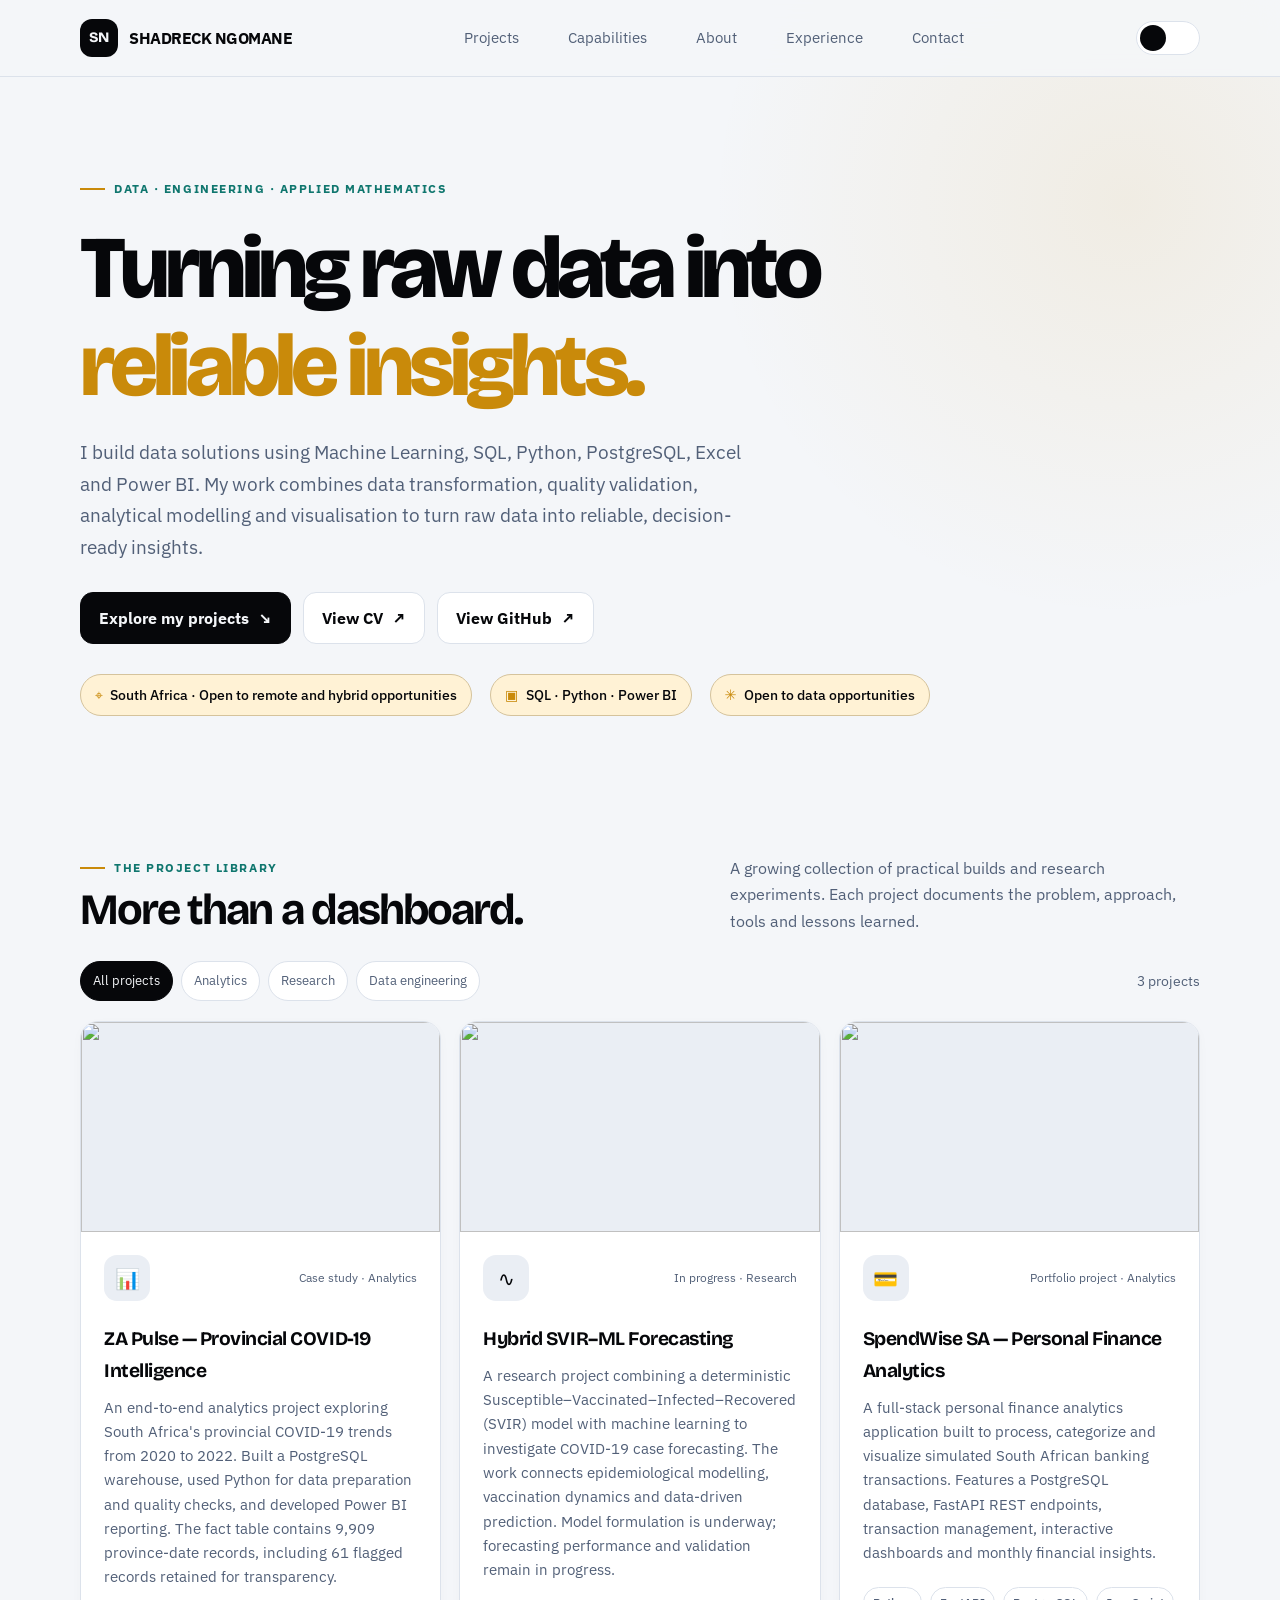
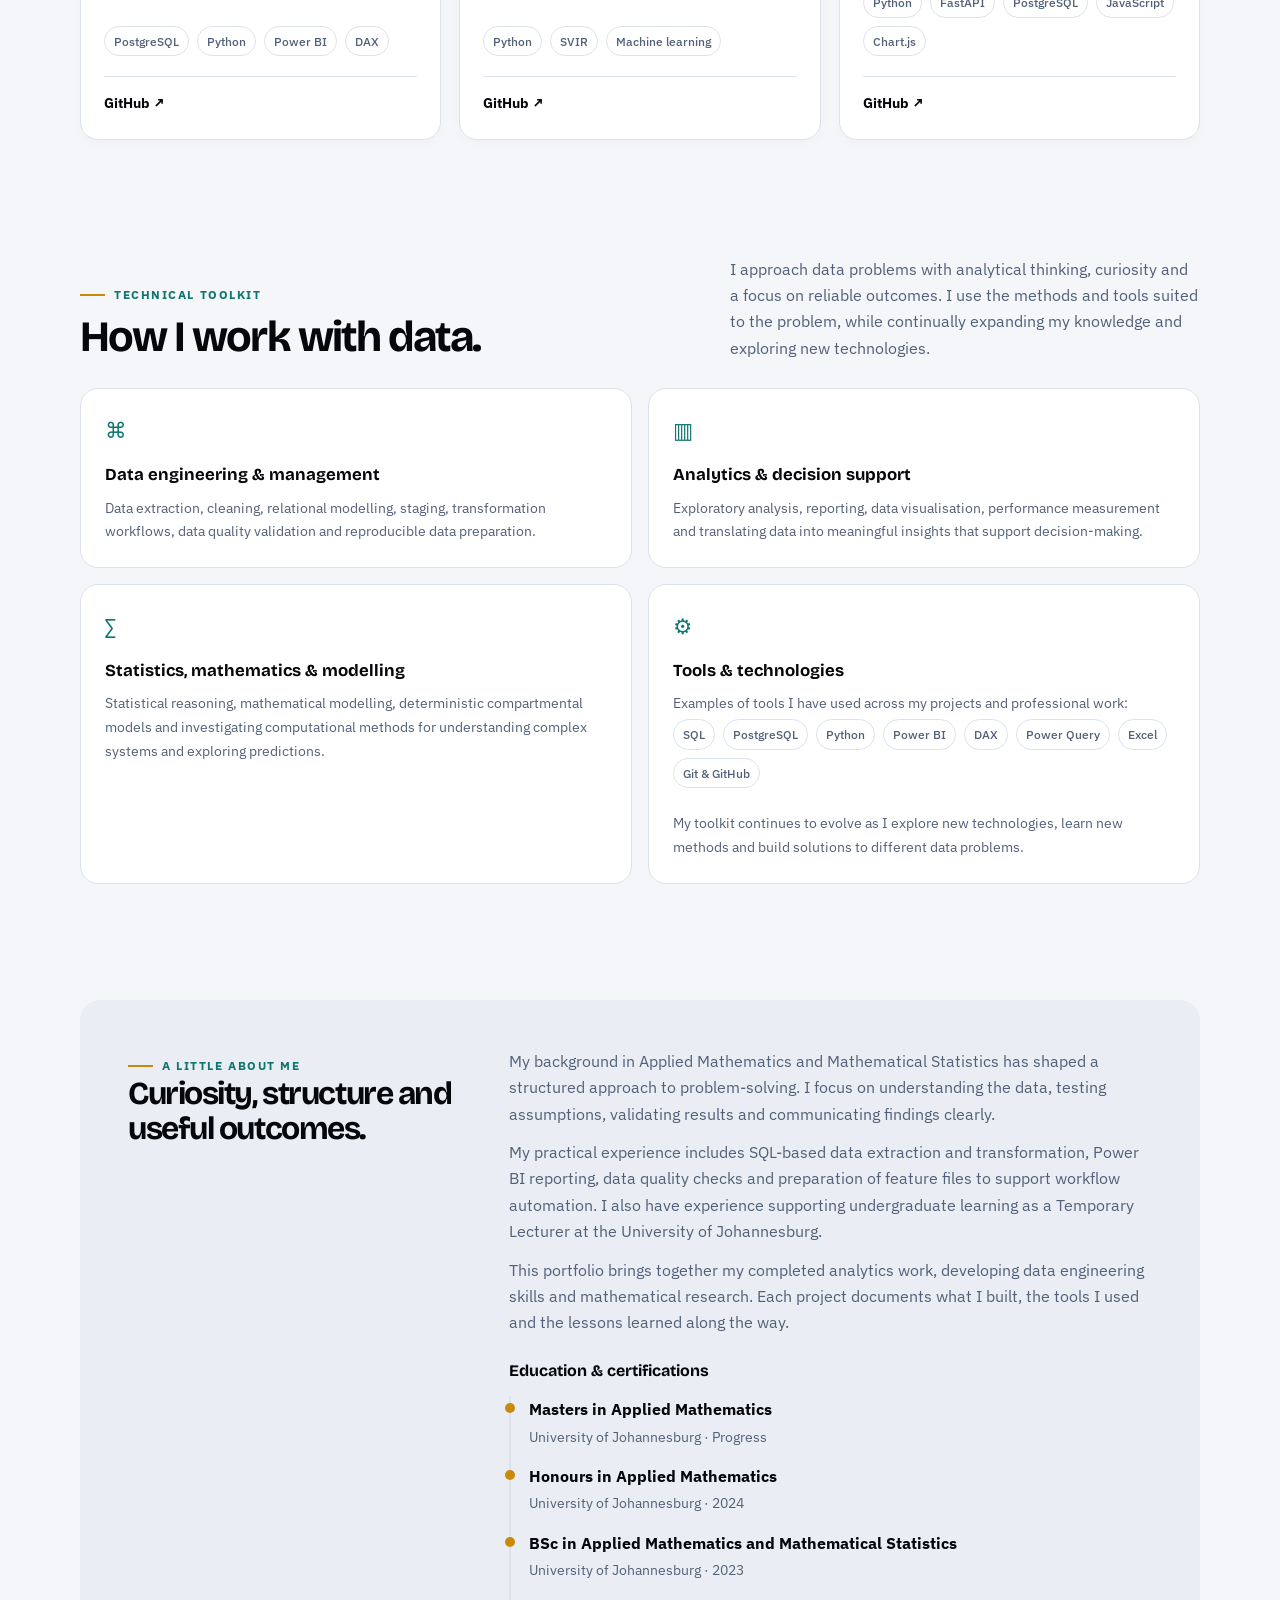
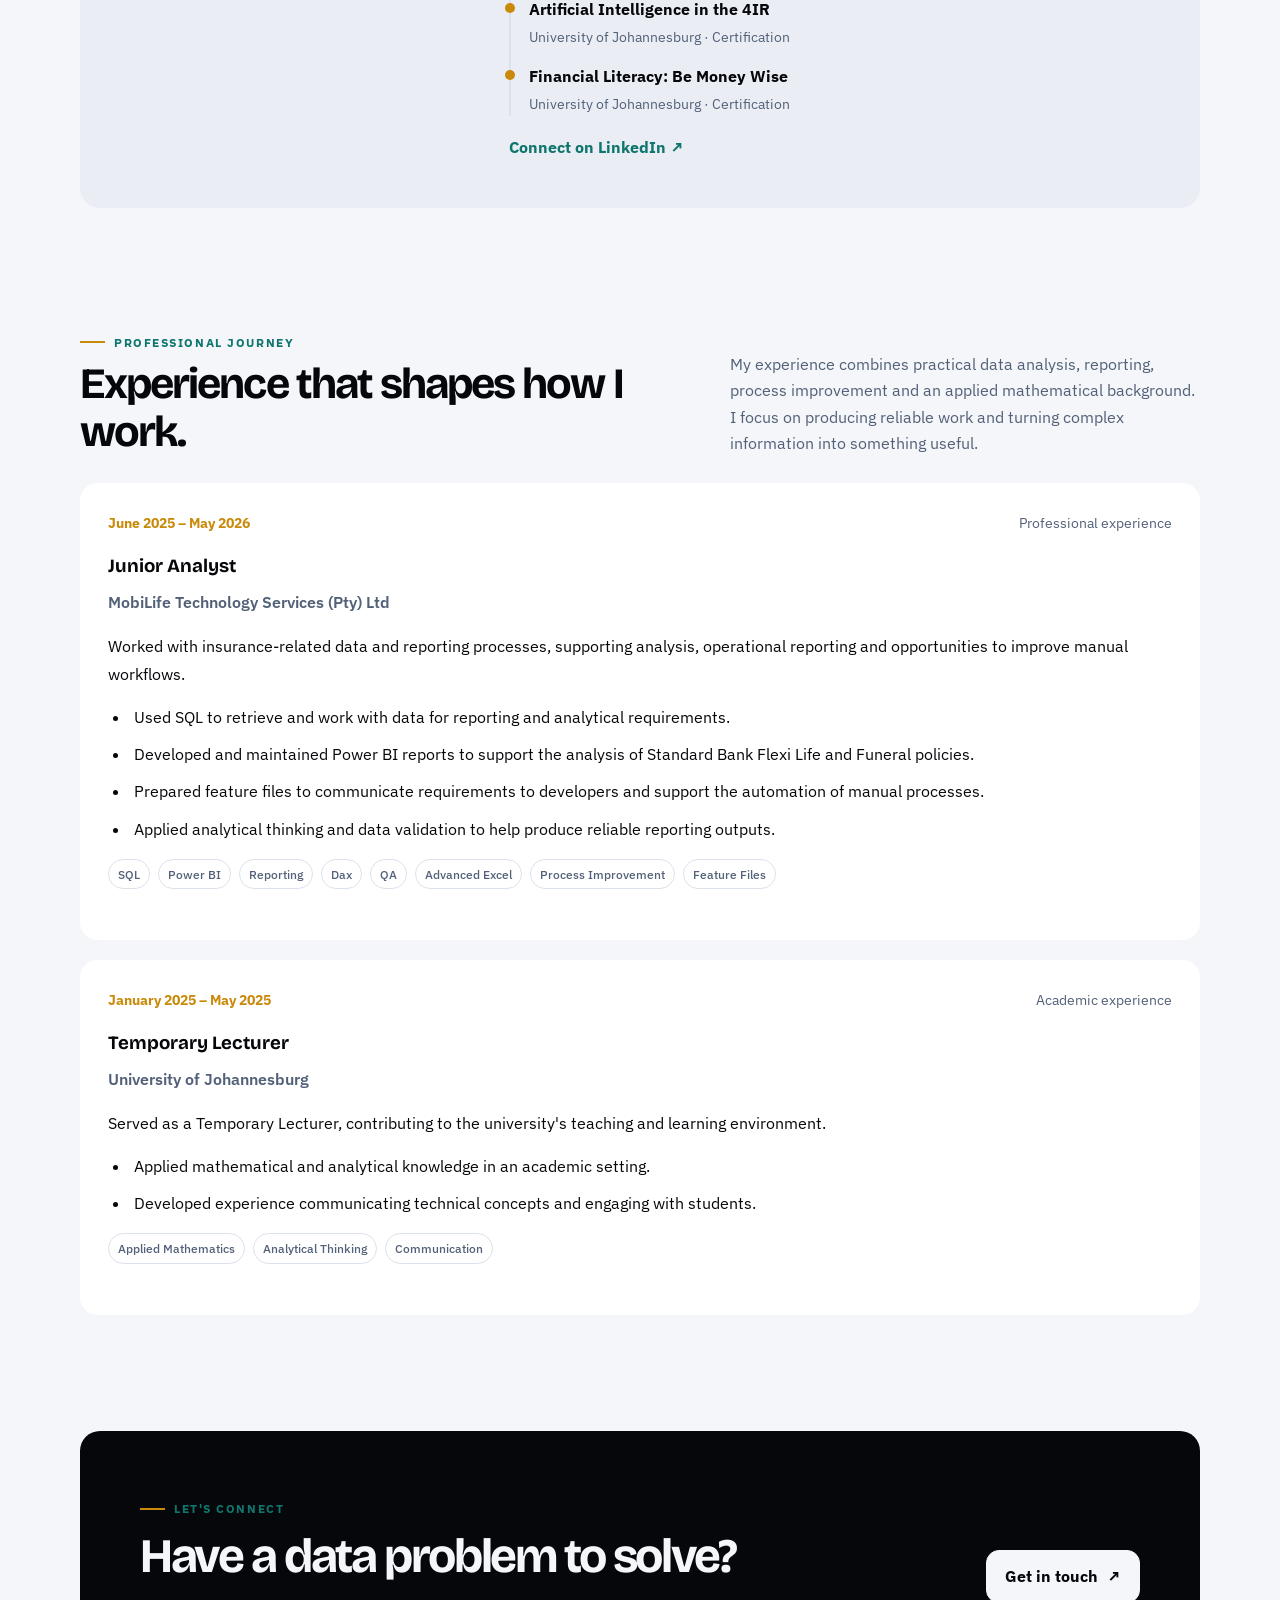
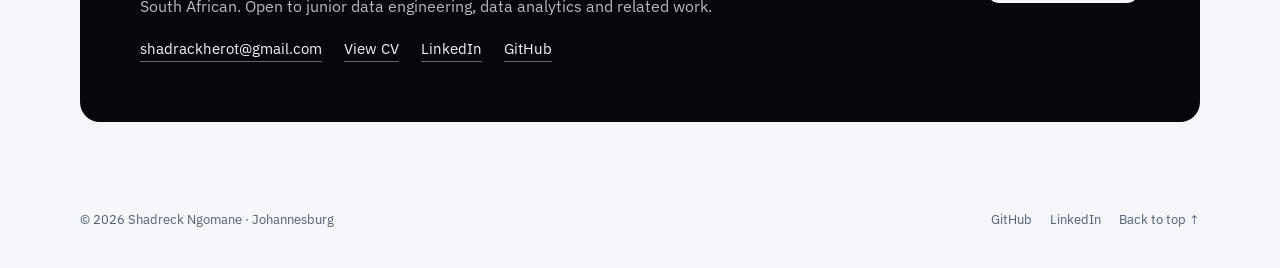
==== commit 21f87c38: "feat: add SpendWise SA project and improve dark mode" ====
--- a/index.html
+++ b/index.html
@@ -9,7 +9,8 @@
   <title>SHADRECK NGOMANE | Data & Analytics Portfolio</title>
   <link rel="preconnect" href="https://fonts.googleapis.com">
   <link rel="preconnect" href="https://fonts.gstatic.com" crossorigin>
-  <link href="https://fonts.googleapis.com/css2?family=Bricolage+Grotesque:wght@600;800&family=IBM+Plex+Sans:wght@400;500;600&display=swap"
+  <link
+    href="https://fonts.googleapis.com/css2?family=Bricolage+Grotesque:wght@600;800&family=IBM+Plex+Sans:wght@400;500;600&display=swap"
     rel="stylesheet">
 
   <style>
@@ -29,20 +30,26 @@
       --radius: 20px;
     }
 
+
     html[data-theme="dark"] {
       color-scheme: dark;
-      --bg: #0e1626;
-      --surface: #16213a;
-      --surface-soft: #1d2b48;
-      --text: #eef2f8;
-      --muted: #aab6ca;
-      --line: #2b3955;
-      --navy: #eef2f8;
+
+      --bg: #000000;
+      --surface: #101010;
+      --surface-soft: #1a1a1a;
+
+      --text: #f5f5f5;
+      --muted: #a3a3a3;
+      --line: #292929;
+
+      --navy: #f5f5f5;
       --accent: #f0b73a;
-      --accent-soft: #302714;
+      --accent-soft: #29200c;
       --teal: #4fd1c5;
-      --shadow: 0 18px 45px rgba(0, 0, 0, .22);
-    }
+
+      --shadow: 0 18px 45px rgba(0, 0, 0, 0.5);
+    }
+
 
     * {
       box-sizing: border-box;
@@ -1493,7 +1500,27 @@
         repo: "https://github.com/ShadrackHero/Hybrid-SVIR-ML",
         demo: "",
         featured: false
-      }
+      },
+
+      {
+        title: "SpendWise SA — Personal Finance Analytics",
+        category: "Analytics",
+        icon: "💳",
+        status: "Portfolio project",
+        description: "A full-stack personal finance analytics application built to process, categorize and visualize simulated South African banking transactions. Features a PostgreSQL database, FastAPI REST endpoints, transaction management, interactive dashboards and monthly financial insights.",
+        tools: [
+          "Python",
+          "FastAPI",
+          "PostgreSQL",
+          "JavaScript",
+          "Chart.js"
+        ],
+        image: "https://raw.githubusercontent.com/ShadrackHero/spendwise-sa/main/docs/screenshots/Dashboard1.png",
+        repo: "https://github.com/ShadrackHero/spendwise-sa",
+        demo: "",
+        featured: false
+      },
+
       // Example for a future project:
       // {
       //   title: "Project name",
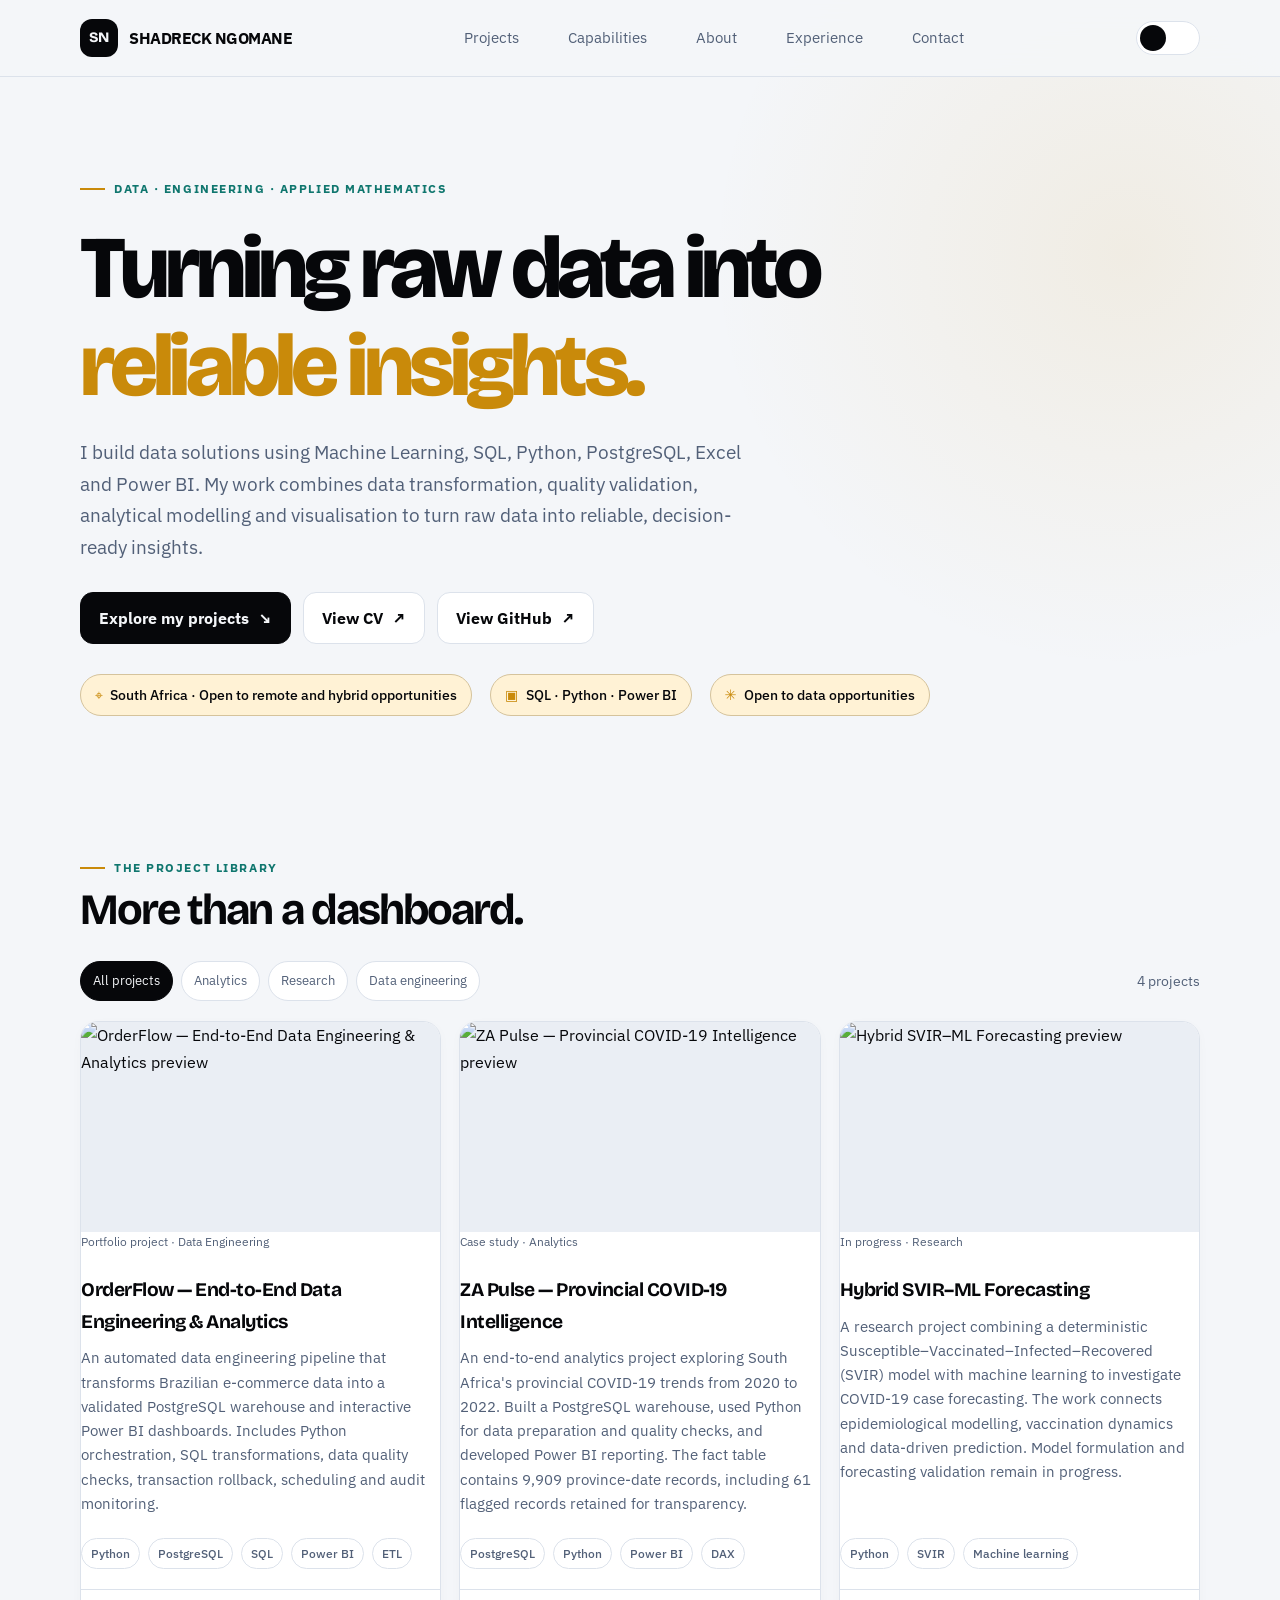
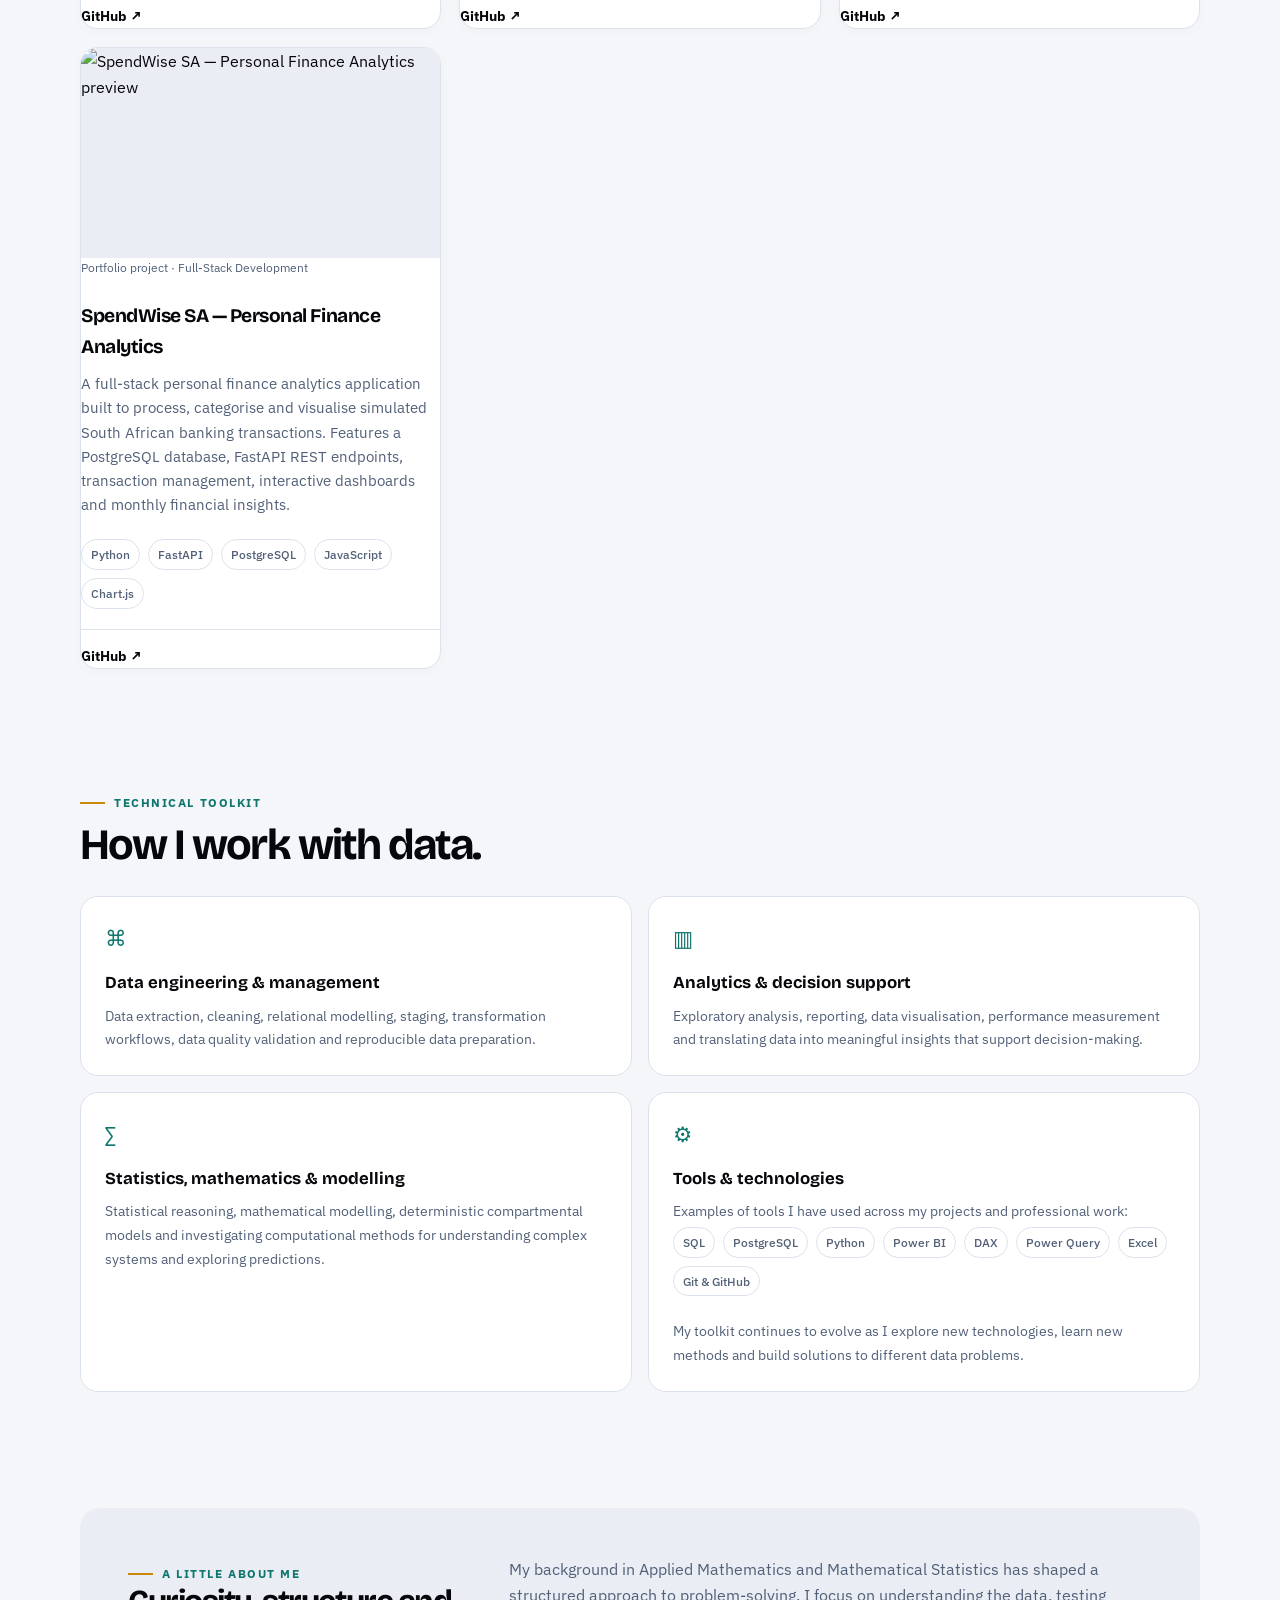
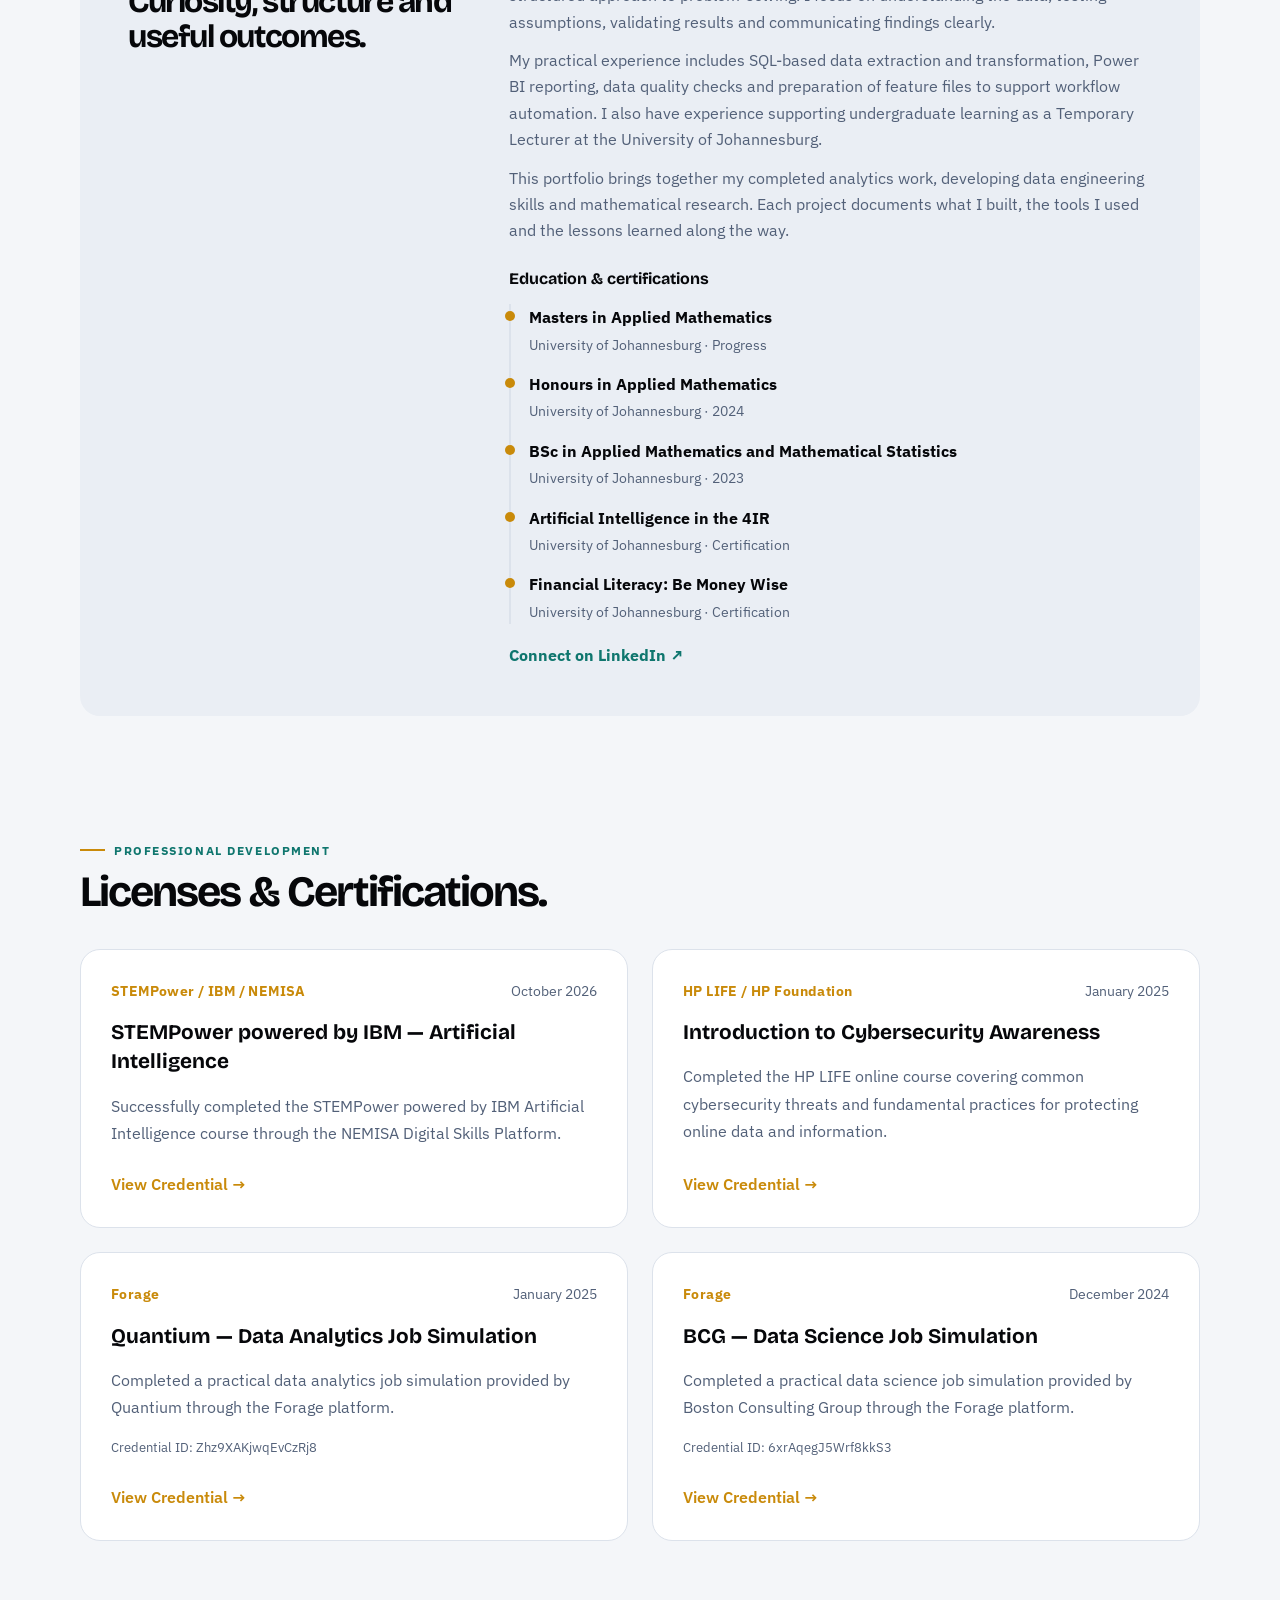
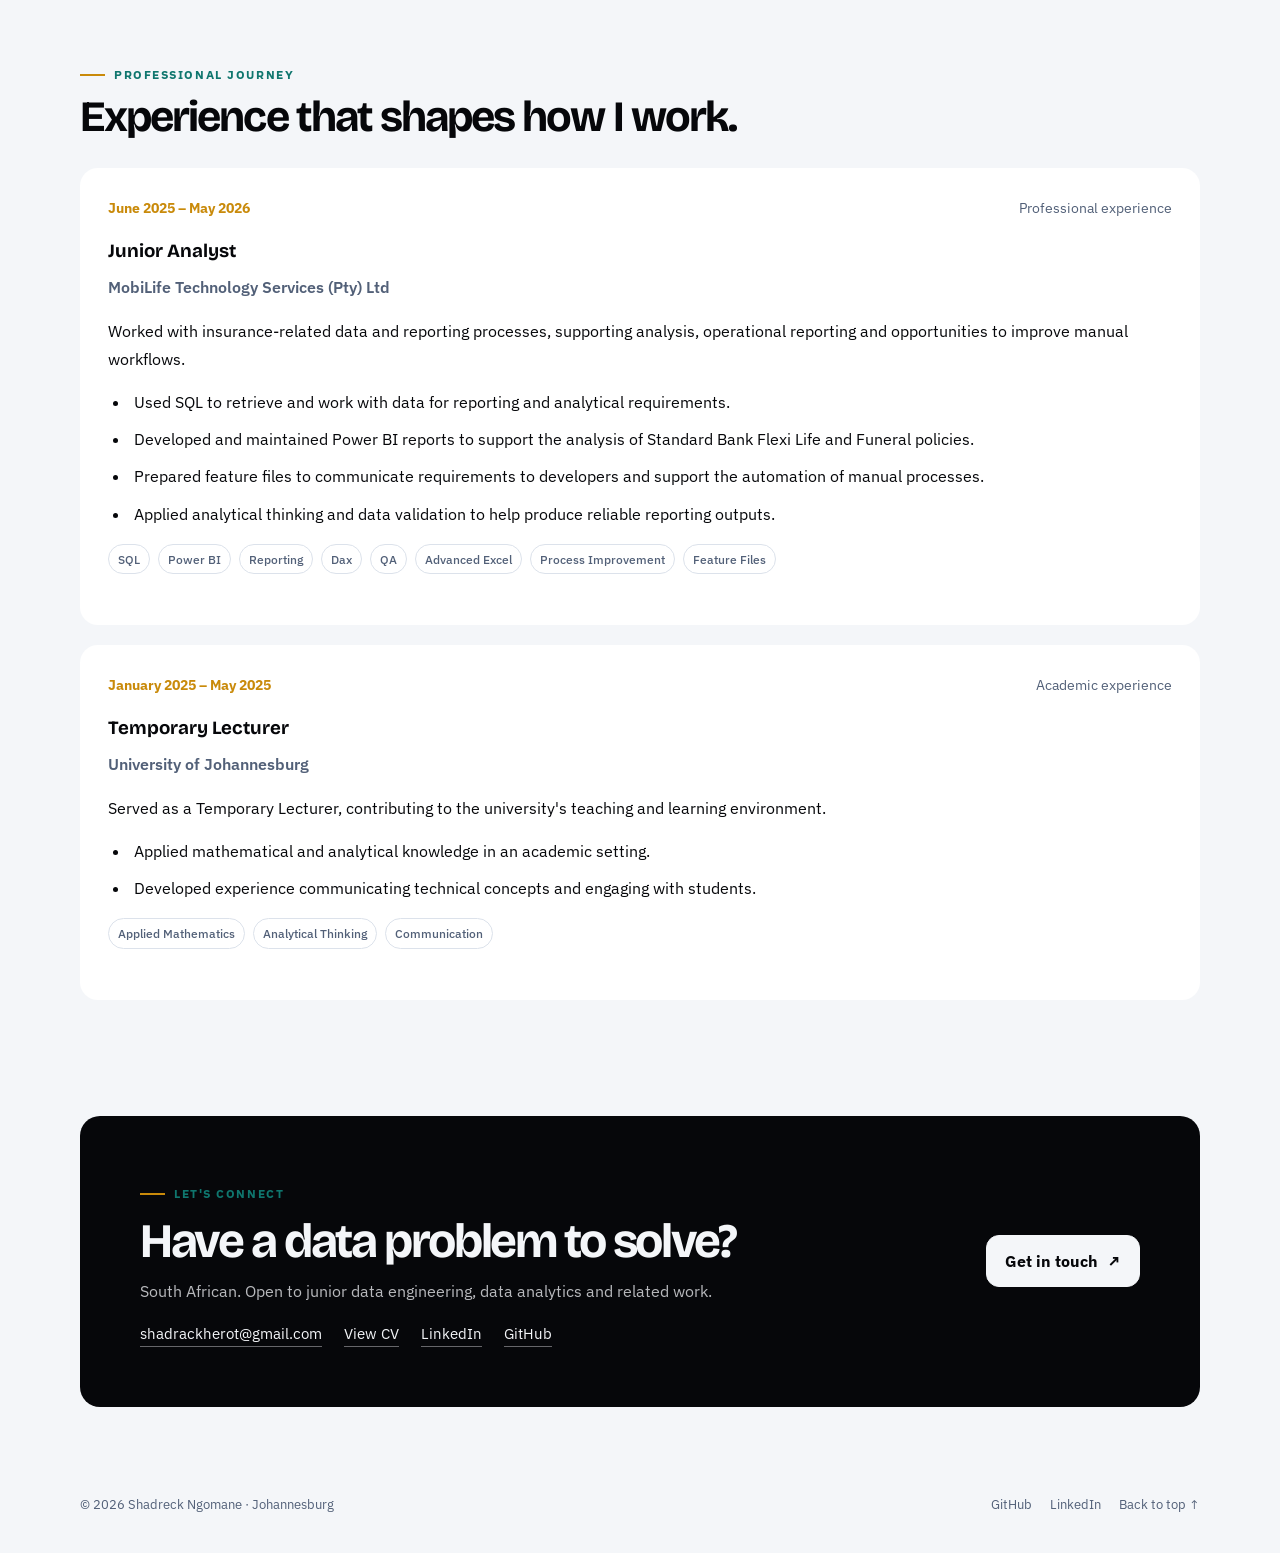
==== commit 1e7e4fab: "Update portfolio website, CV and certifications" ====
--- a/index.html
+++ b/index.html
@@ -13,1110 +13,7 @@
     href="https://fonts.googleapis.com/css2?family=Bricolage+Grotesque:wght@600;800&family=IBM+Plex+Sans:wght@400;500;600&display=swap"
     rel="stylesheet">
 
-  <style>
-    :root {
-      color-scheme: light;
-      --bg: #f4f6f9;
-      --surface: #ffffff;
-      --surface-soft: #eaeef4;
-      --text: #06070a;
-      --muted: #526078;
-      --line: #dce2eb;
-      --navy: #06070a;
-      --accent: #c98a0a;
-      --accent-soft: #fff2d5;
-      --teal: #0f766e;
-      --shadow: 0 18px 45px rgba(12, 19, 34, .09);
-      --radius: 20px;
-    }
-
-
-    html[data-theme="dark"] {
-      color-scheme: dark;
-
-      --bg: #000000;
-      --surface: #101010;
-      --surface-soft: #1a1a1a;
-
-      --text: #f5f5f5;
-      --muted: #a3a3a3;
-      --line: #292929;
-
-      --navy: #f5f5f5;
-      --accent: #f0b73a;
-      --accent-soft: #29200c;
-      --teal: #4fd1c5;
-
-      --shadow: 0 18px 45px rgba(0, 0, 0, 0.5);
-    }
-
-
-    * {
-      box-sizing: border-box;
-    }
-
-    html {
-      scroll-behavior: smooth;
-      scroll-padding-top: 90px;
-    }
-
-    body {
-      margin: 0;
-      background: var(--bg);
-      color: var(--text);
-      font: 16px/1.65 Inter, ui-sans-serif, system-ui, -apple-system, BlinkMacSystemFont, "Segoe UI", sans-serif;
-      -webkit-font-smoothing: antialiased;
-    }
-
-    a {
-      color: inherit;
-      text-decoration: none;
-    }
-
-    a:focus-visible,
-    button:focus-visible {
-      outline: 3px solid var(--accent);
-      outline-offset: 4px;
-    }
-
-    .container {
-      width: min(1120px, calc(100% - 40px));
-      margin-inline: auto;
-    }
-
-    .site-header {
-      position: sticky;
-      top: 0;
-      z-index: 20;
-      border-bottom: 1px solid var(--line);
-      background: color-mix(in srgb, var(--bg) 88%, transparent);
-      backdrop-filter: blur(16px);
-    }
-
-    .nav {
-      min-height: 76px;
-      display: flex;
-      align-items: center;
-      justify-content: space-between;
-      gap: 22px;
-    }
-
-    .brand {
-      display: inline-flex;
-      align-items: center;
-      gap: 11px;
-      font-weight: 800;
-      letter-spacing: -.03em;
-    }
-
-    .brand-mark {
-      display: grid;
-      place-items: center;
-      width: 38px;
-      height: 38px;
-      border-radius: 12px;
-      background: var(--navy);
-      color: var(--bg);
-      font-size: .9rem;
-      letter-spacing: 0;
-    }
-
-    .nav-links {
-      display: flex;
-      align-items: center;
-      gap: 25px;
-      color: var(--muted);
-      font-size: .93rem;
-    }
-
-    .nav-links a:hover,
-    .text-link:hover {
-      color: var(--teal);
-    }
-
-    .nav-actions {
-      display: flex;
-      align-items: center;
-      gap: 10px;
-    }
-
-    .theme-toggle {
-      border: 1px solid var(--line);
-      background: var(--surface);
-      color: var(--text);
-      border-radius: 999px;
-      width: 64px;
-      height: 34px;
-      padding: 3px;
-      cursor: pointer;
-      position: relative;
-      font: inherit;
-    }
-
-    .theme-toggle::after {
-      content: "";
-      display: block;
-      width: 26px;
-      height: 26px;
-      border-radius: 50%;
-      background: var(--navy);
-      transition: transform .2s ease;
-    }
-
-    html[data-theme="dark"] .theme-toggle::after {
-      transform: translateX(30px);
-      background: var(--accent);
-    }
-
-    .menu-toggle {
-      border: 1px solid var(--line);
-      background: var(--surface);
-      color: var(--text);
-      border-radius: 12px;
-      width: 42px;
-      height: 42px;
-      cursor: pointer;
-      font: inherit;
-      display: none;
-    }
-
-    .hero {
-      padding: 94px 0 76px;
-      position: relative;
-      overflow: hidden;
-    }
-
-    .hero::after {
-      content: "";
-      position: absolute;
-      width: 370px;
-      height: 370px;
-      border-radius: 50%;
-      right: -100px;
-      top: 15px;
-      background: radial-gradient(circle, color-mix(in srgb, var(--teal) 13%, transparent), transparent 68%);
-      pointer-events: none;
-    }
-
-    .eyebrow {
-      display: inline-flex;
-      align-items: center;
-      gap: 9px;
-      color: var(--teal);
-      text-transform: uppercase;
-      letter-spacing: .13em;
-      font-size: .75rem;
-      font-weight: 800;
-    }
-
-    .eyebrow::before {
-      content: "";
-      width: 25px;
-      height: 2px;
-      background: var(--accent);
-    }
-
-    h1,
-    h2,
-    h3,
-    p {
-      margin-top: 0;
-    }
-
-    h1 {
-      max-width: 800px;
-      margin: 20px 0;
-      font-size: clamp(2.8rem, 7vw, 5.5rem);
-      line-height: .99;
-      letter-spacing: -.065em;
-    }
-
-    .highlight {
-      color: var(--teal);
-    }
-
-    .hero-copy {
-      max-width: 690px;
-      color: var(--muted);
-      font-size: clamp(1.05rem, 2vw, 1.2rem);
-    }
-
-    .hero-actions {
-      display: flex;
-      flex-wrap: wrap;
-      gap: 12px;
-      margin-top: 29px;
-    }
-
-    .button {
-      min-height: 48px;
-      padding: 12px 18px;
-      border-radius: 13px;
-      display: inline-flex;
-      align-items: center;
-      justify-content: center;
-      gap: 9px;
-      font-weight: 750;
-      border: 1px solid var(--line);
-      transition: transform .18s ease, border-color .18s ease;
-    }
-
-    .button:hover {
-      transform: translateY(-2px);
-    }
-
-    .button-primary {
-      background: var(--navy);
-      color: var(--bg);
-      border-color: var(--navy);
-    }
-
-    .button-secondary {
-      background: var(--surface);
-    }
-
-    .hero-meta {
-      display: flex;
-      flex-wrap: wrap;
-      gap: 18px;
-      margin-top: 30px;
-      color: var(--muted);
-      font-size: .9rem;
-    }
-
-    .hero-meta span {
-      display: inline-flex;
-      align-items: center;
-      gap: 7px;
-    }
-
-    .section {
-      padding: 58px 0;
-    }
-
-    .section-heading {
-      display: flex;
-      align-items: end;
-      justify-content: space-between;
-      gap: 24px;
-      margin-bottom: 27px;
-    }
-
-    .section-heading h2 {
-      margin: 9px 0 0;
-      font-size: clamp(1.8rem, 4vw, 2.7rem);
-      line-height: 1.1;
-      letter-spacing: -.045em;
-    }
-
-    .section-heading p {
-      color: var(--muted);
-      max-width: 470px;
-      margin: 0;
-    }
-
-    .featured {
-      display: grid;
-      grid-template-columns: 1.08fr .92fr;
-      background: var(--surface);
-      border: 1px solid var(--line);
-      border-radius: var(--radius);
-      overflow: hidden;
-      box-shadow: var(--shadow);
-    }
-
-    .featured-visual {
-      min-height: 330px;
-      background: #14213d center/cover no-repeat;
-      color: white;
-      padding: 28px;
-      display: flex;
-      flex-direction: column;
-      justify-content: space-between;
-      position: relative;
-      overflow: hidden;
-    }
-
-    .featured-visual img {
-      position: absolute;
-      inset: 0;
-      width: 100%;
-      height: 100%;
-      object-fit: cover;
-    }
-
-    .featured-visual::after {
-      content: "";
-      position: absolute;
-      inset: 0;
-      background: linear-gradient(160deg, rgba(20, 33, 61, .78), rgba(15, 118, 110, .35));
-    }
-
-    .visual-grid {
-      position: absolute;
-      inset: 0;
-      opacity: .18;
-      background-image: linear-gradient(rgba(255, 255, 255, .22) 1px, transparent 1px), linear-gradient(90deg, rgba(255, 255, 255, .22) 1px, transparent 1px);
-      background-size: 34px 34px;
-      mask-image: linear-gradient(135deg, black, transparent 80%);
-      z-index: 1;
-    }
-
-    .visual-top,
-    .visual-bottom,
-    .visual-stats {
-      position: relative;
-      z-index: 2;
-    }
-
-    .visual-top {
-      display: flex;
-      justify-content: space-between;
-      gap: 12px;
-      font-size: .78rem;
-      letter-spacing: .1em;
-      text-transform: uppercase;
-    }
-
-    .visual-title {
-      max-width: 380px;
-      font-size: clamp(2rem, 4vw, 3.5rem);
-      line-height: 1;
-      letter-spacing: -.055em;
-      font-weight: 850;
-    }
-
-    .visual-stats {
-      display: grid;
-      grid-template-columns: repeat(3, 1fr);
-      gap: 10px;
-      margin-top: 28px;
-    }
-
-    .stat {
-      padding: 12px;
-      border: 1px solid rgba(255, 255, 255, .22);
-      background: rgba(255, 255, 255, .08);
-      border-radius: 12px;
-    }
-
-    .stat strong {
-      display: block;
-      font-size: 1.2rem;
-    }
-
-    .stat small {
-      opacity: .78;
-      font-size: .72rem;
-    }
-
-    .featured-content {
-      padding: clamp(25px, 4vw, 44px);
-      display: flex;
-      flex-direction: column;
-      align-items: start;
-    }
-
-    .project-status {
-      display: inline-flex;
-      padding: 5px 10px;
-      border-radius: 999px;
-      background: color-mix(in srgb, var(--teal) 12%, var(--surface));
-      color: var(--teal);
-      font-size: .75rem;
-      font-weight: 800;
-    }
-
-    .featured-content h3 {
-      margin: 17px 0 10px;
-      font-size: 1.8rem;
-      line-height: 1.15;
-      letter-spacing: -.04em;
-    }
-
-    .featured-content p {
-      color: var(--muted);
-    }
-
-    .tag-list {
-      display: flex;
-      flex-wrap: wrap;
-      gap: 8px;
-      margin: 4px 0 23px;
-    }
-
-    .tag {
-      display: inline-flex;
-      padding: 6px 10px;
-      background: var(--surface-soft);
-      border-radius: 8px;
-      color: var(--muted);
-      font-size: .78rem;
-      font-weight: 700;
-    }
-
-    .text-link {
-      color: var(--teal);
-      font-weight: 800;
-      margin-top: auto;
-    }
-
-    .project-toolbar {
-      display: flex;
-      justify-content: space-between;
-      align-items: center;
-      gap: 18px;
-      margin-bottom: 20px;
-    }
-
-    .filters {
-      display: flex;
-      flex-wrap: wrap;
-      gap: 8px;
-    }
-
-    .filter-btn {
-      padding: 8px 12px;
-      border: 1px solid var(--line);
-      border-radius: 999px;
-      background: var(--surface);
-      color: var(--muted);
-      cursor: pointer;
-      font: inherit;
-      font-size: .83rem;
-    }
-
-    .filter-btn[aria-pressed="true"] {
-      background: var(--navy);
-      color: var(--bg);
-      border-color: var(--navy);
-    }
-
-    .project-count {
-      color: var(--muted);
-      font-size: .88rem;
-      white-space: nowrap;
-    }
-
-    .project-grid {
-      display: grid;
-      grid-template-columns: repeat(3, minmax(0, 1fr));
-      gap: 18px;
-    }
-
-    .project-card {
-      min-width: 0;
-      display: flex;
-      flex-direction: column;
-      background: var(--surface);
-      border: 1px solid var(--line);
-      border-radius: 18px;
-      overflow: hidden;
-      transition: transform .2s ease, box-shadow .2s ease, border-color .2s ease;
-    }
-
-    .project-card:hover {
-      transform: translateY(-4px);
-      box-shadow: var(--shadow);
-      border-color: color-mix(in srgb, var(--teal) 45%, var(--line));
-    }
-
-    .card-cover {
-      width: 100%;
-      height: 160px;
-      object-fit: cover;
-      display: block;
-      background: var(--surface-soft);
-    }
-
-    .card-body {
-      padding: 23px;
-      display: flex;
-      flex-direction: column;
-      flex: 1;
-    }
-
-    .card-top {
-      display: flex;
-      justify-content: space-between;
-      align-items: center;
-      gap: 12px;
-      margin-bottom: 22px;
-    }
-
-    .project-icon {
-      display: grid;
-      place-items: center;
-      width: 46px;
-      height: 46px;
-      background: var(--surface-soft);
-      border-radius: 13px;
-      font-size: 1.25rem;
-    }
-
-    .card-type {
-      color: var(--muted);
-      font-size: .75rem;
-    }
-
-    .project-card h3 {
-      margin-bottom: 9px;
-      font-size: 1.2rem;
-      letter-spacing: -.025em;
-    }
-
-    .project-card p {
-      color: var(--muted);
-      font-size: .92rem;
-    }
-
-    .project-card .tag-list {
-      margin-top: auto;
-      padding-top: 7px;
-      margin-bottom: 20px;
-    }
-
-    .card-links {
-      display: flex;
-      gap: 16px;
-      border-top: 1px solid var(--line);
-      padding-top: 15px;
-      font-size: .88rem;
-      font-weight: 800;
-    }
-
-    .card-links a:hover {
-      color: var(--teal);
-    }
-
-    .empty-state {
-      grid-column: 1 / -1;
-      padding: 30px;
-      border: 1px dashed var(--line);
-      border-radius: 16px;
-      color: var(--muted);
-      text-align: center;
-    }
-
-    .capabilities {
-      display: grid;
-      grid-template-columns: repeat(2, minmax(0, 1fr));
-      gap: 16px;
-    }
-
-    /* Work experience */
-    .experience-list {
-      display: grid;
-      grid-template-columns: 1fr;
-      gap: 20px;
-    }
-
-    .experience-item {
-      background: var(--surface);
-      border: 1px solid var(--border);
-      border-radius: 18px;
-      padding: 28px;
-    }
-
-    .experience-meta {
-      display: flex;
-      justify-content: space-between;
-      align-items: center;
-      flex-wrap: wrap;
-      gap: 10px;
-      margin-bottom: 16px;
-    }
-
-    .experience-date {
-      color: var(--accent);
-      font-size: 0.9rem;
-      font-weight: 700;
-    }
-
-    .experience-type {
-      color: var(--muted);
-      font-size: 0.85rem;
-    }
-
-    .experience-item h3 {
-      margin: 0 0 6px;
-    }
-
-    .experience-company {
-      color: var(--muted);
-      font-weight: 600;
-      margin-bottom: 16px;
-    }
-
-    .experience-item p {
-      line-height: 1.75;
-    }
-
-    .experience-item ul {
-      padding-left: 22px;
-      margin: 16px 0;
-    }
-
-    .experience-item li {
-      padding-left: 4px;
-      margin-bottom: 10px;
-      line-height: 1.7;
-    }
-
-    .capability {
-      background: var(--surface);
-      border: 1px solid var(--line);
-      border-radius: 18px;
-      padding: 24px;
-    }
-
-    .capability .cap-icon {
-      color: var(--teal);
-      font-size: 1.35rem;
-    }
-
-    .capability h3 {
-      margin: 12px 0 7px;
-      font-size: 1.05rem;
-    }
-
-    .capability p {
-      color: var(--muted);
-      font-size: .9rem;
-      margin-bottom: 0;
-    }
-
-    .about-panel {
-      display: grid;
-      grid-template-columns: .7fr 1.3fr;
-      gap: 35px;
-      padding: clamp(25px, 5vw, 48px);
-      background: var(--surface-soft);
-      border-radius: var(--radius);
-    }
-
-    .about-panel h2 {
-      font-size: 2rem;
-      line-height: 1.1;
-      letter-spacing: -.045em;
-      margin-bottom: 0;
-    }
-
-    .about-panel p {
-      color: var(--muted);
-      margin-bottom: 12px;
-    }
-
-    .contact-panel {
-      padding: clamp(30px, 6vw, 60px);
-      border-radius: var(--radius);
-      background: var(--navy);
-      color: var(--bg);
-      display: flex;
-      justify-content: space-between;
-      align-items: center;
-      gap: 30px;
-    }
-
-    .contact-panel h2 {
-      font-size: clamp(1.9rem, 4vw, 3rem);
-      line-height: 1.05;
-      letter-spacing: -.05em;
-      margin: 12px 0;
-    }
-
-    .contact-panel p {
-      color: color-mix(in srgb, var(--bg) 75%, transparent);
-      margin-bottom: 0;
-    }
-
-    .contact-panel .button {
-      background: var(--bg);
-      color: var(--navy);
-      border-color: var(--bg);
-      white-space: nowrap;
-    }
-
-    .contact-lines {
-      display: flex;
-      flex-wrap: wrap;
-      gap: 14px 22px;
-      margin-top: 16px;
-      font-size: .95rem;
-    }
-
-    .contact-lines a {
-      color: var(--bg);
-      border-bottom: 1px solid color-mix(in srgb, var(--bg) 40%, transparent);
-    }
-
-    footer {
-      padding: 28px 0 38px;
-      color: var(--muted);
-      font-size: .84rem;
-    }
-
-    .footer-inner {
-      display: flex;
-      justify-content: space-between;
-      gap: 20px;
-      flex-wrap: wrap;
-    }
-
-    .footer-links {
-      display: flex;
-      gap: 18px;
-    }
-
-    @media (max-width: 900px) {
-      .featured {
-        grid-template-columns: 1fr;
-      }
-
-      .featured-visual {
-        min-height: 280px;
-      }
-
-      .project-grid {
-        grid-template-columns: repeat(2, minmax(0, 1fr));
-      }
-
-      .capabilities {
-        grid-template-columns: 1fr;
-      }
-
-      .about-panel {
-        grid-template-columns: 1fr;
-        gap: 15px;
-      }
-    }
-
-    @media (max-width: 680px) {
-      .container {
-        width: min(100% - 28px, 1120px);
-      }
-
-      .nav {
-        min-height: 66px;
-      }
-
-      .brand-name {
-        max-width: 145px;
-        font-size: .9rem;
-      }
-
-      .menu-toggle {
-        display: inline-grid;
-        place-items: center;
-      }
-
-      .nav-links {
-        display: none;
-        position: absolute;
-        left: 14px;
-        right: 14px;
-        top: 72px;
-        padding: 18px;
-        flex-direction: column;
-        align-items: stretch;
-        gap: 15px;
-        border: 1px solid var(--line);
-        border-radius: 16px;
-        background: var(--surface);
-        box-shadow: var(--shadow);
-      }
-
-      .nav-links.open {
-        display: flex;
-      }
-
-      .hero {
-        padding: 68px 0 46px;
-      }
-
-      .section {
-        padding: 42px 0;
-      }
-
-      .section-heading {
-        align-items: start;
-        flex-direction: column;
-        gap: 10px;
-      }
-
-      .project-grid {
-        grid-template-columns: 1fr;
-      }
-
-      .project-toolbar {
-        align-items: start;
-        flex-direction: column;
-      }
-
-      .contact-panel {
-        align-items: start;
-        flex-direction: column;
-      }
-
-      .visual-stats {
-        grid-template-columns: repeat(3, minmax(0, 1fr));
-      }
-
-      .stat {
-        padding: 9px;
-      }
-
-      .stat strong {
-        font-size: 1rem;
-      }
-    }
-
-    @media (prefers-reduced-motion: reduce) {
-      html {
-        scroll-behavior: auto;
-      }
-
-      *,
-      *::before,
-      *::after {
-        transition-duration: .01ms !important;
-        animation-duration: .01ms !important;
-      }
-    }
-
-    /* Education timeline */
-    .edu-heading {
-      margin: 22px 0 12px;
-      font-size: 1rem;
-      color: var(--text);
-    }
-
-    .edu-items {
-      list-style: none;
-      margin: 0 0 18px;
-      padding: 0 0 0 18px;
-      border-left: 2px solid var(--line);
-    }
-
-    .edu-items li {
-      position: relative;
-      padding-bottom: 14px;
-    }
-
-    .edu-items li:last-child {
-      padding-bottom: 0;
-    }
-
-    .edu-items li::before {
-      content: "";
-      position: absolute;
-      left: -24px;
-      top: 7px;
-      width: 10px;
-      height: 10px;
-      border-radius: 50%;
-      background: var(--accent);
-    }
-
-    .edu-items strong {
-      display: block;
-      color: var(--text);
-    }
-
-    .edu-items span {
-      color: var(--muted);
-      font-size: .9rem;
-    }
-
-    /* Typography */
-    body {
-      font-family: "IBM Plex Sans", system-ui, sans-serif;
-      background:
-        radial-gradient(circle at 88% 4%, rgba(201, 138, 10, .09), transparent 26rem),
-        var(--bg);
-      transition: background .25s ease, color .25s ease;
-    }
-
-    h1,
-    h2,
-    h3,
-    .brand-mark {
-      font-family: "Bricolage Grotesque", sans-serif;
-    }
-
-    h1 {
-      font-weight: 800;
-      letter-spacing: -.055em;
-      line-height: 1.12;
-    }
-
-    h2 {
-      letter-spacing: -.035em;
-    }
-
-    .highlight {
-      color: var(--accent);
-    }
-
-    .hero::after {
-      display: none;
-    }
-
-    /* the body gradient replaces the teal glow */
-
-    /* Nav links get a soft pill on hover */
-    .nav-links a {
-      padding: 8px 12px;
-      border-radius: 10px;
-    }
-
-    .nav-links a:hover {
-      color: var(--text);
-      background: var(--surface);
-    }
-
-    /* Hero meta items become pills */
-    .hero-meta span {
-      padding: 8px 14px;
-      border: 1px solid color-mix(in srgb, var(--accent) 35%, var(--line));
-      border-radius: 999px;
-      background: var(--accent-soft);
-      color: var(--text);
-      font-weight: 500;
-    }
-
-    .hero-meta span span {
-      padding: 0;
-      border: 0;
-      background: none;
-      color: var(--accent);
-    }
-
-    /* Project cards: gold bar, bigger lift, pill tags */
-    .project-card {
-      position: relative;
-      box-shadow: 0 3px 12px rgba(20, 33, 61, .025);
-      transition: transform .28s ease,
-        box-shadow .28s ease, border-color .28s ease;
-    }
-
-    .project-card::after {
-      content: "";
-      position: absolute;
-      inset: 0 auto 0 0;
-      width: 4px;
-      background: var(--accent);
-      transform: scaleY(0);
-      transform-origin: top;
-      transition: transform .28s ease;
-    }
-
-    .project-card:hover {
-      transform: translateY(-8px);
-      border-color: var(--accent);
-    }
-
-    .project-card:hover::after {
-      transform: scaleY(1);
-    }
-
-    .card-cover {
-      height: 210px;
-      transition: transform .5s cubic-bezier(.2, .8, .2, 1);
-    }
-
-    .project-card:hover .card-cover {
-      transform: scale(1.045);
-    }
-
-    .project-card {
-      overflow: hidden;
-    }
-
-    .tag {
-      border: 1px solid var(--line);
-      background: transparent;
-      border-radius: 999px;
-      padding: 4px 9px;
-      font-weight:
-        500;
-    }
-
-    .project-card:hover .tag {
-      border-color: var(--accent);
-      background: var(--accent-soft);
-    }
-
-    .card-links a:hover {
-      color: var(--accent);
-    }
-
-    /* Filters and links */
-    .filter-btn[aria-pressed="true"] {
-      background: var(--navy);
-      color: var(--bg);
-    }
-
-    .filter-btn:hover {
-      border-color: var(--accent);
-    }
-
-    .text-link:hover {
-      color: var(--accent);
-    }
-
-    .brand-mark {
-      font-weight: 800;
-    }
-
-    /* Hover effects for capability and experience cards */
-    .capability,
-    .experience-item {
-      position: relative;
-      overflow: hidden;
-      transition: transform .28s ease, box-shadow .28s ease, border-color .28s ease;
-    }
-
-    .capability::after,
-    .experience-item::after {
-      content: "";
-      position: absolute;
-      inset: 0 auto 0 0;
-      width: 4px;
-      background: var(--accent);
-      transform: scaleY(0);
-      transform-origin: top;
-      transition: transform .28s ease;
-    }
-
-    .capability:hover,
-    .experience-item:hover {
-      transform: translateY(-6px);
-      border-color: var(--accent);
-      box-shadow: var(--shadow);
-    }
-
-    .capability:hover::after,
-    .experience-item:hover::after {
-      transform: scaleY(1);
-    }
-
-    .capability:hover .tag,
-    .experience-item:hover .tag {
-      border-color: var(--accent);
-      background: var(--accent-soft);
-    }
-
-    .cap-icon {
-      display: inline-block;
-      transition: transform .28s ease, color .28s ease;
-    }
-
-    .capability:hover .cap-icon {
-      transform: scale(1.15);
-      color: var(--accent);
-    }
-  </style>
+  <link rel="stylesheet" href="style.css">
 </head>
 
 <body>
@@ -1178,8 +75,6 @@
           <div><span class="eyebrow">The project library</span>
             <h2>More than a dashboard.</h2>
           </div>
-          <p>A growing collection of practical builds and research experiments. Each project documents the problem,
-            approach, tools and lessons learned.</p>
         </div>
         <div class="project-toolbar">
           <div class="filters" id="project-filters" aria-label="Filter projects">
@@ -1204,12 +99,6 @@
             <h2>How I work with data.</h2>
           </div>
 
-          <p>
-            I approach data problems with analytical thinking, curiosity and a
-            focus on reliable outcomes. I use the methods and tools suited to
-            the problem, while continually expanding my knowledge and exploring
-            new technologies.
-          </p>
         </div>
 
         <div class="capabilities">
@@ -1339,6 +228,175 @@
       </div>
     </section>
 
+
+
+<!-- ==========================================
+     LICENSES & CERTIFICATIONS
+========================================== -->
+
+<section class="section" id="certifications">
+  <div class="container">
+
+    <div class="section-heading">
+      <div>
+        <span class="eyebrow">Professional development</span>
+        <h2>Licenses & Certifications.</h2>
+      </div>
+    </div>
+
+    <div class="certifications-grid">
+
+      <!-- ======================================
+           IBM ARTIFICIAL INTELLIGENCE
+      ======================================= -->
+      <article class="certification-card">
+
+        <div class="certification-top">
+          <span class="certification-issuer">
+            STEMPower / IBM / NEMISA
+          </span>
+          <span class="certification-date">
+            October 2026
+          </span>
+        </div>
+
+        <h3>
+          STEMPower powered by IBM —
+          Artificial Intelligence
+        </h3>
+
+        <p>
+          Successfully completed the STEMPower powered
+          by IBM Artificial Intelligence course through
+          the NEMISA Digital Skills Platform.
+        </p>
+
+        <a
+          href="ibm-artificial-intelligence.pdf"
+          target="_blank"
+          rel="noopener noreferrer"
+          class="certification-link">
+          View Credential &rarr;
+        </a>
+
+      </article>
+
+      <!-- ======================================
+           HP LIFE CYBERSECURITY AWARENESS
+      ======================================= -->
+      <article class="certification-card">
+
+        <div class="certification-top">
+          <span class="certification-issuer">
+            HP LIFE / HP Foundation
+          </span>
+          <span class="certification-date">
+            January 2025
+          </span>
+        </div>
+
+        <h3>
+          Introduction to Cybersecurity Awareness
+        </h3>
+
+        <p>
+          Completed the HP LIFE online course covering
+          common cybersecurity threats and fundamental
+          practices for protecting online data and
+          information.
+        </p>
+
+        <a
+          href="hp-cybersecurity-awareness.pdf"
+          target="_blank"
+          rel="noopener noreferrer"
+          class="certification-link">
+          View Credential &rarr;
+        </a>
+
+      </article>
+
+      <!-- ======================================
+           QUANTIUM DATA ANALYTICS
+      ======================================= -->
+      <article class="certification-card">
+
+        <div class="certification-top">
+          <span class="certification-issuer">
+            Forage
+          </span>
+          <span class="certification-date">
+            January 2025
+          </span>
+        </div>
+
+        <h3>
+          Quantium — Data Analytics Job Simulation
+        </h3>
+
+        <p>
+          Completed a practical data analytics job
+          simulation provided by Quantium through
+          the Forage platform.
+        </p>
+
+        <p class="credential-id">
+          Credential ID: Zhz9XAKjwqEvCzRj8
+        </p>
+
+        <a
+          href="https://forage-uploads-prod.s3.amazonaws.com/completion-certificates/32A6DqtsbF7LbKdcq/NkaC7knWtjSbi6aYv_32A6DqtsbF7LbKdcq_FXc33m8eqqJdNLFLy_1737984168315_completion_certificate.pdf"
+          target="_blank"
+          rel="noopener noreferrer"
+          class="certification-link">
+          View Credential &rarr;
+        </a>
+
+      </article>
+
+      <!-- ======================================
+           BCG DATA SCIENCE
+      ======================================= -->
+      <article class="certification-card">
+
+        <div class="certification-top">
+          <span class="certification-issuer">
+            Forage
+          </span>
+          <span class="certification-date">
+            December 2024
+          </span>
+        </div>
+
+        <h3>
+          BCG — Data Science Job Simulation
+        </h3>
+
+        <p>
+          Completed a practical data science job
+          simulation provided by Boston Consulting
+          Group through the Forage platform.
+        </p>
+
+        <p class="credential-id">
+          Credential ID: 6xrAqegJ5Wrf8kkS3
+        </p>
+
+        <a
+          href="https://forage-uploads-prod.s3.amazonaws.com/completion-certificates/SKZxezskWgmFjRvj9/Tcz8gTtprzAS4xSoK_SKZxezskWgmFjRvj9_FXc33m8eqqJdNLFLy_1734089558480_completion_certificate.pdf"
+          target="_blank"
+          rel="noopener noreferrer"
+          class="certification-link">
+          View Credential &rarr;
+        </a>
+
+      </article>
+
+    </div>
+  </div>
+</section>
+
+
     <section class="section" id="experience">
       <div class="container">
 
@@ -1348,12 +406,7 @@
             <h2>Experience that shapes how I work.</h2>
           </div>
 
-          <p>
-            My experience combines practical data analysis, reporting,
-            process improvement and an applied mathematical background.
-            I focus on producing reliable work and turning complex
-            information into something useful.
-          </p>
+
         </div>
 
         <div class="experience-list">
@@ -1474,156 +527,7 @@
     </div>
   </footer>
 
-  <script>
-    // Add future projects here. The cards and filters update automatically.
-    const projects = [
-      {
-        title: "ZA Pulse — Provincial COVID-19 Intelligence",
-        category: "Analytics",
-        icon: "📊",
-        status: "Case study",
-        description: "An end-to-end analytics project exploring South Africa's provincial COVID-19 trends from 2020 to 2022. Built a PostgreSQL warehouse, used Python for data preparation and quality checks, and developed Power BI reporting. The fact table contains 9,909 province-date records, including 61 flagged records retained for transparency.",
-        tools: ["PostgreSQL", "Python", "Power BI", "DAX"],
-        image: "https://raw.githubusercontent.com/ShadrackHero/za-pulse-covid19-analytics/main/docs/Screenshot/Cover.png",
-        repo: "https://github.com/ShadrackHero/za-pulse-covid19-analytics",
-        demo: "",
-        featured: true
-      },
-      {
-        title: "Hybrid SVIR–ML Forecasting",
-        category: "Research",
-        icon: "∿",
-        status: "In progress",
-        description: "A research project combining a deterministic Susceptible–Vaccinated–Infected–Recovered (SVIR) model with machine learning to investigate COVID-19 case forecasting. The work connects epidemiological modelling, vaccination dynamics and data-driven prediction. Model formulation is underway; forecasting performance and validation remain in progress.",
-        tools: ["Python", "SVIR", "Machine learning"],
-        image: "https://raw.githubusercontent.com/ShadrackHero/Hybrid-SVIR-ML/main/docs/Screenshot/ProjectCover.jpeg",
-        repo: "https://github.com/ShadrackHero/Hybrid-SVIR-ML",
-        demo: "",
-        featured: false
-      },
-
-      {
-        title: "SpendWise SA — Personal Finance Analytics",
-        category: "Analytics",
-        icon: "💳",
-        status: "Portfolio project",
-        description: "A full-stack personal finance analytics application built to process, categorize and visualize simulated South African banking transactions. Features a PostgreSQL database, FastAPI REST endpoints, transaction management, interactive dashboards and monthly financial insights.",
-        tools: [
-          "Python",
-          "FastAPI",
-          "PostgreSQL",
-          "JavaScript",
-          "Chart.js"
-        ],
-        image: "https://raw.githubusercontent.com/ShadrackHero/spendwise-sa/main/docs/screenshots/Dashboard1.png",
-        repo: "https://github.com/ShadrackHero/spendwise-sa",
-        demo: "",
-        featured: false
-      },
-
-      // Example for a future project:
-      // {
-      //   title: "Project name",
-      //   category: "Data Engineering",
-      //   icon: "🛠️",
-      //   status: "In progress",
-      //   description: "What problem does it solve and what did you build?",
-      //   tools: ["SQL", "Python"],
-      //   image: "",
-      //   repo: "https://github.com/ShadrackHero/your-repo",
-      //   demo: "",
-      //   featured: false
-      // }
-    ];
-
-    const grid = document.querySelector("#project-grid");
-    const count = document.querySelector("#project-count");
-    let activeFilter = "All";
-
-    function escapeHtml(value) {
-      return String(value)
-        .replace(/&/g, "&amp;")
-        .replace(/</g, "&lt;")
-        .replace(/>/g, "&gt;")
-        .replace(/"/g, "&quot;")
-        .replace(/'/g, "&#39;");
-    }
-
-    function renderProjects() {
-      const visible = projects.filter(project =>
-        activeFilter === "All" || project.category === activeFilter
-      );
-      count.textContent = `${visible.length} project${visible.length === 1 ? "" : "s"}`;
-      if (!visible.length) {
-        grid.innerHTML = '<div class="empty-state">No projects in this category yet.</div>';
-        return;
-      }
-      grid.innerHTML = visible.map(project => {
-        const tags = project.tools.map(tool => `<span class="tag">${escapeHtml(tool)}</span>`).join("");
-        const cover = project.image
-          ? `<img class="card-cover" src="${escapeHtml(project.image)}" alt="">` : "";
-        const repoLink = project.repo
-          ? `<a href="${escapeHtml(project.repo)}" target="_blank" rel="noreferrer">GitHub ↗</a>` : "";
-        const demoLink = project.demo
-          ? `<a href="${escapeHtml(project.demo)}" target="_blank" rel="noreferrer">Live demo ↗</a>` : "";
-        return `
-          <article class="project-card">
-            ${cover}
-            <div class="card-body">
-              <div class="card-top"><span class="project-icon" aria-hidden="true">${escapeHtml(project.icon || "◈")}</span><span class="card-type">${escapeHtml(project.status)} · ${escapeHtml(project.category)}</span></div>
-              <h3>${escapeHtml(project.title)}</h3>
-              <p>${escapeHtml(project.description)}</p>
-              <div class="tag-list">${tags}</div>
-              <div class="card-links">${repoLink}${demoLink}</div>
-            </div>
-          </article>`;
-      }).join("");
-    }
-
-    document.querySelectorAll(".filter-btn").forEach(button => {
-      button.addEventListener("click", () => {
-        activeFilter = button.dataset.filter;
-        document.querySelectorAll(".filter-btn").forEach(item => {
-          item.setAttribute("aria-pressed", String(item === button));
-        });
-        renderProjects();
-      });
-    });
-
-    const themeToggle = document.querySelector("#theme-toggle");
-    const root = document.documentElement;
-
-    function applyTheme(theme, persist) {
-      root.setAttribute("data-theme", theme);
-      if (themeToggle) {
-        themeToggle.setAttribute("aria-label",
-          theme === "dark" ? "Switch to light theme" : "Switch to dark theme");
-      }
-      if (persist) {
-        try { localStorage.setItem("theme", theme); } catch (err) { }
-      }
-    }
-
-    let initialTheme = "light";
-    try {
-      const saved = localStorage.getItem("theme");
-      if (saved === "dark" || saved === "light") {
-        initialTheme = saved;
-      } else if (window.matchMedia && window.matchMedia("(prefers-color-scheme: dark)").matches) {
-        initialTheme = "dark";
-      }
-    } catch (err) { }
-    applyTheme(initialTheme, false);
-
-    if (themeToggle) {
-      themeToggle.addEventListener("click", () => {
-        applyTheme(root.getAttribute("data-theme") === "dark" ? "light" : "dark", true);
-      });
-    }
-
-    document.querySelector("#year").textContent = new Date().getFullYear();
-    renderProjects();
-  </script>
+  <script src="script.js" defer></script>
 </body>
 
 </html>
--- a/style.css
+++ b/style.css
@@ -0,0 +1,1191 @@
+:root {
+      color-scheme: light;
+      --bg: #f4f6f9;
+      --surface: #ffffff;
+      --surface-soft: #eaeef4;
+      --text: #06070a;
+      --muted: #526078;
+      --line: #dce2eb;
+      --navy: #06070a;
+      --accent: #c98a0a;
+      --accent-soft: #fff2d5;
+      --teal: #0f766e;
+      --shadow: 0 18px 45px rgba(12, 19, 34, .09);
+      --radius: 20px;
+    }
+
+
+    html[data-theme="dark"] {
+      color-scheme: dark;
+
+      --bg: #000000;
+      --surface: #101010;
+      --surface-soft: #1a1a1a;
+
+      --text: #f5f5f5;
+      --muted: #a3a3a3;
+      --line: #292929;
+
+      --navy: #f5f5f5;
+      --accent: #f0b73a;
+      --accent-soft: #29200c;
+      --teal: #4fd1c5;
+
+      --shadow: 0 18px 45px rgba(0, 0, 0, 0.5);
+    }
+
+
+    * {
+      box-sizing: border-box;
+    }
+
+    html {
+      scroll-behavior: smooth;
+      scroll-padding-top: 90px;
+    }
+
+    body {
+      margin: 0;
+      background: var(--bg);
+      color: var(--text);
+      font: 16px/1.65 Inter, ui-sans-serif, system-ui, -apple-system, BlinkMacSystemFont, "Segoe UI", sans-serif;
+      -webkit-font-smoothing: antialiased;
+    }
+
+    a {
+      color: inherit;
+      text-decoration: none;
+    }
+
+    a:focus-visible,
+    button:focus-visible {
+      outline: 3px solid var(--accent);
+      outline-offset: 4px;
+    }
+
+    .container {
+      width: min(1120px, calc(100% - 40px));
+      margin-inline: auto;
+    }
+
+    .site-header {
+      position: sticky;
+      top: 0;
+      z-index: 20;
+      border-bottom: 1px solid var(--line);
+      background: color-mix(in srgb, var(--bg) 88%, transparent);
+      backdrop-filter: blur(16px);
+    }
+
+    .nav {
+      min-height: 76px;
+      display: flex;
+      align-items: center;
+      justify-content: space-between;
+      gap: 22px;
+    }
+
+    .brand {
+      display: inline-flex;
+      align-items: center;
+      gap: 11px;
+      font-weight: 800;
+      letter-spacing: -.03em;
+    }
+
+    .brand-mark {
+      display: grid;
+      place-items: center;
+      width: 38px;
+      height: 38px;
+      border-radius: 12px;
+      background: var(--navy);
+      color: var(--bg);
+      font-size: .9rem;
+      letter-spacing: 0;
+    }
+
+    .nav-links {
+      display: flex;
+      align-items: center;
+      gap: 25px;
+      color: var(--muted);
+      font-size: .93rem;
+    }
+
+    .nav-links a:hover,
+    .text-link:hover {
+      color: var(--teal);
+    }
+
+    .nav-actions {
+      display: flex;
+      align-items: center;
+      gap: 10px;
+    }
+
+    .theme-toggle {
+      border: 1px solid var(--line);
+      background: var(--surface);
+      color: var(--text);
+      border-radius: 999px;
+      width: 64px;
+      height: 34px;
+      padding: 3px;
+      cursor: pointer;
+      position: relative;
+      font: inherit;
+    }
+
+    .theme-toggle::after {
+      content: "";
+      display: block;
+      width: 26px;
+      height: 26px;
+      border-radius: 50%;
+      background: var(--navy);
+      transition: transform .2s ease;
+    }
+
+    html[data-theme="dark"] .theme-toggle::after {
+      transform: translateX(30px);
+      background: var(--accent);
+    }
+
+    .menu-toggle {
+      border: 1px solid var(--line);
+      background: var(--surface);
+      color: var(--text);
+      border-radius: 12px;
+      width: 42px;
+      height: 42px;
+      cursor: pointer;
+      font: inherit;
+      display: none;
+    }
+
+    .hero {
+      padding: 94px 0 76px;
+      position: relative;
+      overflow: hidden;
+    }
+
+    .hero::after {
+      content: "";
+      position: absolute;
+      width: 370px;
+      height: 370px;
+      border-radius: 50%;
+      right: -100px;
+      top: 15px;
+      background: radial-gradient(circle, color-mix(in srgb, var(--teal) 13%, transparent), transparent 68%);
+      pointer-events: none;
+    }
+
+    .eyebrow {
+      display: inline-flex;
+      align-items: center;
+      gap: 9px;
+      color: var(--teal);
+      text-transform: uppercase;
+      letter-spacing: .13em;
+      font-size: .75rem;
+      font-weight: 800;
+    }
+
+    .eyebrow::before {
+      content: "";
+      width: 25px;
+      height: 2px;
+      background: var(--accent);
+    }
+
+    h1,
+    h2,
+    h3,
+    p {
+      margin-top: 0;
+    }
+
+    h1 {
+      max-width: 800px;
+      margin: 20px 0;
+      font-size: clamp(2.8rem, 7vw, 5.5rem);
+      line-height: .99;
+      letter-spacing: -.065em;
+    }
+
+    .highlight {
+      color: var(--teal);
+    }
+
+    .hero-copy {
+      max-width: 690px;
+      color: var(--muted);
+      font-size: clamp(1.05rem, 2vw, 1.2rem);
+    }
+
+    .hero-actions {
+      display: flex;
+      flex-wrap: wrap;
+      gap: 12px;
+      margin-top: 29px;
+    }
+
+    .button {
+      min-height: 48px;
+      padding: 12px 18px;
+      border-radius: 13px;
+      display: inline-flex;
+      align-items: center;
+      justify-content: center;
+      gap: 9px;
+      font-weight: 750;
+      border: 1px solid var(--line);
+      transition: transform .18s ease, border-color .18s ease;
+    }
+
+    .button:hover {
+      transform: translateY(-2px);
+    }
+
+    .button-primary {
+      background: var(--navy);
+      color: var(--bg);
+      border-color: var(--navy);
+    }
+
+    .button-secondary {
+      background: var(--surface);
+    }
+
+    .hero-meta {
+      display: flex;
+      flex-wrap: wrap;
+      gap: 18px;
+      margin-top: 30px;
+      color: var(--muted);
+      font-size: .9rem;
+    }
+
+    .hero-meta span {
+      display: inline-flex;
+      align-items: center;
+      gap: 7px;
+    }
+
+    .section {
+      padding: 58px 0;
+    }
+
+    .section-heading {
+      display: flex;
+      align-items: end;
+      justify-content: space-between;
+      gap: 24px;
+      margin-bottom: 27px;
+    }
+
+    .section-heading h2 {
+      margin: 9px 0 0;
+      font-size: clamp(1.8rem, 4vw, 2.7rem);
+      line-height: 1.1;
+      letter-spacing: -.045em;
+    }
+
+    .section-heading p {
+      color: var(--muted);
+      max-width: 470px;
+      margin: 0;
+    }
+
+    .featured {
+      display: grid;
+      grid-template-columns: 1.08fr .92fr;
+      background: var(--surface);
+      border: 1px solid var(--line);
+      border-radius: var(--radius);
+      overflow: hidden;
+      box-shadow: var(--shadow);
+    }
+
+    .featured-visual {
+      min-height: 330px;
+      background: #14213d center/cover no-repeat;
+      color: white;
+      padding: 28px;
+      display: flex;
+      flex-direction: column;
+      justify-content: space-between;
+      position: relative;
+      overflow: hidden;
+    }
+
+    .featured-visual img {
+      position: absolute;
+      inset: 0;
+      width: 100%;
+      height: 100%;
+      object-fit: cover;
+    }
+
+    .featured-visual::after {
+      content: "";
+      position: absolute;
+      inset: 0;
+      background: linear-gradient(160deg, rgba(20, 33, 61, .78), rgba(15, 118, 110, .35));
+    }
+
+    .visual-grid {
+      position: absolute;
+      inset: 0;
+      opacity: .18;
+      background-image: linear-gradient(rgba(255, 255, 255, .22) 1px, transparent 1px), linear-gradient(90deg, rgba(255, 255, 255, .22) 1px, transparent 1px);
+      background-size: 34px 34px;
+      mask-image: linear-gradient(135deg, black, transparent 80%);
+      z-index: 1;
+    }
+
+    .visual-top,
+    .visual-bottom,
+    .visual-stats {
+      position: relative;
+      z-index: 2;
+    }
+
+    .visual-top {
+      display: flex;
+      justify-content: space-between;
+      gap: 12px;
+      font-size: .78rem;
+      letter-spacing: .1em;
+      text-transform: uppercase;
+    }
+
+    .visual-title {
+      max-width: 380px;
+      font-size: clamp(2rem, 4vw, 3.5rem);
+      line-height: 1;
+      letter-spacing: -.055em;
+      font-weight: 850;
+    }
+
+    .visual-stats {
+      display: grid;
+      grid-template-columns: repeat(3, 1fr);
+      gap: 10px;
+      margin-top: 28px;
+    }
+
+    .stat {
+      padding: 12px;
+      border: 1px solid rgba(255, 255, 255, .22);
+      background: rgba(255, 255, 255, .08);
+      border-radius: 12px;
+    }
+
+    .stat strong {
+      display: block;
+      font-size: 1.2rem;
+    }
+
+    .stat small {
+      opacity: .78;
+      font-size: .72rem;
+    }
+
+    .featured-content {
+      padding: clamp(25px, 4vw, 44px);
+      display: flex;
+      flex-direction: column;
+      align-items: start;
+    }
+
+    .project-status {
+      display: inline-flex;
+      padding: 5px 10px;
+      border-radius: 999px;
+      background: color-mix(in srgb, var(--teal) 12%, var(--surface));
+      color: var(--teal);
+      font-size: .75rem;
+      font-weight: 800;
+    }
+
+    .featured-content h3 {
+      margin: 17px 0 10px;
+      font-size: 1.8rem;
+      line-height: 1.15;
+      letter-spacing: -.04em;
+    }
+
+    .featured-content p {
+      color: var(--muted);
+    }
+
+    .tag-list {
+      display: flex;
+      flex-wrap: wrap;
+      gap: 8px;
+      margin: 4px 0 23px;
+    }
+
+    .tag {
+      display: inline-flex;
+      padding: 6px 10px;
+      background: var(--surface-soft);
+      border-radius: 8px;
+      color: var(--muted);
+      font-size: .78rem;
+      font-weight: 700;
+    }
+
+    .text-link {
+      color: var(--teal);
+      font-weight: 800;
+      margin-top: auto;
+    }
+
+    .project-toolbar {
+      display: flex;
+      justify-content: space-between;
+      align-items: center;
+      gap: 18px;
+      margin-bottom: 20px;
+    }
+
+    .filters {
+      display: flex;
+      flex-wrap: wrap;
+      gap: 8px;
+    }
+
+    .filter-btn {
+      padding: 8px 12px;
+      border: 1px solid var(--line);
+      border-radius: 999px;
+      background: var(--surface);
+      color: var(--muted);
+      cursor: pointer;
+      font: inherit;
+      font-size: .83rem;
+    }
+
+    .filter-btn[aria-pressed="true"] {
+      background: var(--navy);
+      color: var(--bg);
+      border-color: var(--navy);
+    }
+
+    .project-count {
+      color: var(--muted);
+      font-size: .88rem;
+      white-space: nowrap;
+    }
+
+    .project-grid {
+      display: grid;
+      grid-template-columns: repeat(3, minmax(0, 1fr));
+      gap: 18px;
+    }
+
+    .project-card {
+      min-width: 0;
+      display: flex;
+      flex-direction: column;
+      background: var(--surface);
+      border: 1px solid var(--line);
+      border-radius: 18px;
+      overflow: hidden;
+      transition: transform .2s ease, box-shadow .2s ease, border-color .2s ease;
+    }
+
+    .project-card:hover {
+      transform: translateY(-4px);
+      box-shadow: var(--shadow);
+      border-color: color-mix(in srgb, var(--teal) 45%, var(--line));
+    }
+
+    .card-cover {
+      width: 100%;
+      height: 160px;
+      object-fit: cover;
+      display: block;
+      background: var(--surface-soft);
+    }
+
+    .card-body {
+      padding: 23px;
+      display: flex;
+      flex-direction: column;
+      flex: 1;
+    }
+
+    .card-top {
+      display: flex;
+      justify-content: space-between;
+      align-items: center;
+      gap: 12px;
+      margin-bottom: 22px;
+    }
+
+    .card-type {
+      color: var(--muted);
+      font-size: .75rem;
+    }
+
+    .project-card h3 {
+      margin-bottom: 9px;
+      font-size: 1.2rem;
+      letter-spacing: -.025em;
+    }
+
+    .project-card p {
+      color: var(--muted);
+      font-size: .92rem;
+    }
+
+    .project-card .tag-list {
+      margin-top: auto;
+      padding-top: 7px;
+      margin-bottom: 20px;
+    }
+
+    .card-links {
+      display: flex;
+      gap: 16px;
+      border-top: 1px solid var(--line);
+      padding-top: 15px;
+      font-size: .88rem;
+      font-weight: 800;
+    }
+
+    .card-links a:hover {
+      color: var(--teal);
+    }
+
+    .empty-state {
+      grid-column: 1 / -1;
+      padding: 30px;
+      border: 1px dashed var(--line);
+      border-radius: 16px;
+      color: var(--muted);
+      text-align: center;
+    }
+
+    .capabilities {
+      display: grid;
+      grid-template-columns: repeat(2, minmax(0, 1fr));
+      gap: 16px;
+    }
+
+    /* Work experience */
+    .experience-list {
+      display: grid;
+      grid-template-columns: 1fr;
+      gap: 20px;
+    }
+
+    .experience-item {
+      background: var(--surface);
+      border: 1px solid var(--border);
+      border-radius: 18px;
+      padding: 28px;
+    }
+
+    .experience-meta {
+      display: flex;
+      justify-content: space-between;
+      align-items: center;
+      flex-wrap: wrap;
+      gap: 10px;
+      margin-bottom: 16px;
+    }
+
+    .experience-date {
+      color: var(--accent);
+      font-size: 0.9rem;
+      font-weight: 700;
+    }
+
+    .experience-type {
+      color: var(--muted);
+      font-size: 0.85rem;
+    }
+
+    .experience-item h3 {
+      margin: 0 0 6px;
+    }
+
+    .experience-company {
+      color: var(--muted);
+      font-weight: 600;
+      margin-bottom: 16px;
+    }
+
+    .experience-item p {
+      line-height: 1.75;
+    }
+
+    .experience-item ul {
+      padding-left: 22px;
+      margin: 16px 0;
+    }
+
+    .experience-item li {
+      padding-left: 4px;
+      margin-bottom: 10px;
+      line-height: 1.7;
+    }
+
+    .capability {
+      background: var(--surface);
+      border: 1px solid var(--line);
+      border-radius: 18px;
+      padding: 24px;
+    }
+
+    .capability .cap-icon {
+      color: var(--teal);
+      font-size: 1.35rem;
+    }
+
+    .capability h3 {
+      margin: 12px 0 7px;
+      font-size: 1.05rem;
+    }
+
+    .capability p {
+      color: var(--muted);
+      font-size: .9rem;
+      margin-bottom: 0;
+    }
+
+    .about-panel {
+      display: grid;
+      grid-template-columns: .7fr 1.3fr;
+      gap: 35px;
+      padding: clamp(25px, 5vw, 48px);
+      background: var(--surface-soft);
+      border-radius: var(--radius);
+    }
+
+    .about-panel h2 {
+      font-size: 2rem;
+      line-height: 1.1;
+      letter-spacing: -.045em;
+      margin-bottom: 0;
+    }
+
+    .about-panel p {
+      color: var(--muted);
+      margin-bottom: 12px;
+    }
+
+    .contact-panel {
+      padding: clamp(30px, 6vw, 60px);
+      border-radius: var(--radius);
+      background: var(--navy);
+      color: var(--bg);
+      display: flex;
+      justify-content: space-between;
+      align-items: center;
+      gap: 30px;
+    }
+
+    .contact-panel h2 {
+      font-size: clamp(1.9rem, 4vw, 3rem);
+      line-height: 1.05;
+      letter-spacing: -.05em;
+      margin: 12px 0;
+    }
+
+    .contact-panel p {
+      color: color-mix(in srgb, var(--bg) 75%, transparent);
+      margin-bottom: 0;
+    }
+
+    .contact-panel .button {
+      background: var(--bg);
+      color: var(--navy);
+      border-color: var(--bg);
+      white-space: nowrap;
+    }
+
+    .contact-lines {
+      display: flex;
+      flex-wrap: wrap;
+      gap: 14px 22px;
+      margin-top: 16px;
+      font-size: .95rem;
+    }
+
+    .contact-lines a {
+      color: var(--bg);
+      border-bottom: 1px solid color-mix(in srgb, var(--bg) 40%, transparent);
+    }
+
+    footer {
+      padding: 28px 0 38px;
+      color: var(--muted);
+      font-size: .84rem;
+    }
+
+    .footer-inner {
+      display: flex;
+      justify-content: space-between;
+      gap: 20px;
+      flex-wrap: wrap;
+    }
+
+    .footer-links {
+      display: flex;
+      gap: 18px;
+    }
+
+    @media (max-width: 900px) {
+      .featured {
+        grid-template-columns: 1fr;
+      }
+
+      .featured-visual {
+        min-height: 280px;
+      }
+
+      .project-grid {
+        grid-template-columns: repeat(2, minmax(0, 1fr));
+      }
+
+      .capabilities {
+        grid-template-columns: 1fr;
+      }
+
+      .about-panel {
+        grid-template-columns: 1fr;
+        gap: 15px;
+      }
+    }
+
+    @media (max-width: 680px) {
+      .container {
+        width: min(100% - 28px, 1120px);
+      }
+
+      .nav {
+        min-height: 66px;
+      }
+
+      .brand-name {
+        max-width: 145px;
+        font-size: .9rem;
+      }
+
+      .menu-toggle {
+        display: inline-grid;
+        place-items: center;
+      }
+
+      .nav-links {
+        display: none;
+        position: absolute;
+        left: 14px;
+        right: 14px;
+        top: 72px;
+        padding: 18px;
+        flex-direction: column;
+        align-items: stretch;
+        gap: 15px;
+        border: 1px solid var(--line);
+        border-radius: 16px;
+        background: var(--surface);
+        box-shadow: var(--shadow);
+      }
+
+      .nav-links.open {
+        display: flex;
+      }
+
+      .hero {
+        padding: 68px 0 46px;
+      }
+
+      .section {
+        padding: 42px 0;
+      }
+
+      .section-heading {
+        align-items: start;
+        flex-direction: column;
+        gap: 10px;
+      }
+
+      .project-grid {
+        grid-template-columns: 1fr;
+      }
+
+      .project-toolbar {
+        align-items: start;
+        flex-direction: column;
+      }
+
+      .contact-panel {
+        align-items: start;
+        flex-direction: column;
+      }
+
+      .visual-stats {
+        grid-template-columns: repeat(3, minmax(0, 1fr));
+      }
+
+      .stat {
+        padding: 9px;
+      }
+
+      .stat strong {
+        font-size: 1rem;
+      }
+    }
+
+    @media (prefers-reduced-motion: reduce) {
+      html {
+        scroll-behavior: auto;
+      }
+
+      *,
+      *::before,
+      *::after {
+        transition-duration: .01ms !important;
+        animation-duration: .01ms !important;
+      }
+    }
+
+    /* Education timeline */
+    .edu-heading {
+      margin: 22px 0 12px;
+      font-size: 1rem;
+      color: var(--text);
+    }
+
+    .edu-items {
+      list-style: none;
+      margin: 0 0 18px;
+      padding: 0 0 0 18px;
+      border-left: 2px solid var(--line);
+    }
+
+    .edu-items li {
+      position: relative;
+      padding-bottom: 14px;
+    }
+
+    .edu-items li:last-child {
+      padding-bottom: 0;
+    }
+
+    .edu-items li::before {
+      content: "";
+      position: absolute;
+      left: -24px;
+      top: 7px;
+      width: 10px;
+      height: 10px;
+      border-radius: 50%;
+      background: var(--accent);
+    }
+
+    .edu-items strong {
+      display: block;
+      color: var(--text);
+    }
+
+    .edu-items span {
+      color: var(--muted);
+      font-size: .9rem;
+    }
+
+    /* Typography */
+    body {
+      font-family: "IBM Plex Sans", system-ui, sans-serif;
+      background:
+        radial-gradient(circle at 88% 4%, rgba(201, 138, 10, .09), transparent 26rem),
+        var(--bg);
+      transition: background .25s ease, color .25s ease;
+    }
+
+    h1,
+    h2,
+    h3,
+    .brand-mark {
+      font-family: "Bricolage Grotesque", sans-serif;
+    }
+
+    h1 {
+      font-weight: 800;
+      letter-spacing: -.055em;
+      line-height: 1.12;
+    }
+
+    h2 {
+      letter-spacing: -.035em;
+    }
+
+    .highlight {
+      color: var(--accent);
+    }
+
+    .hero::after {
+      display: none;
+    }
+
+    /* the body gradient replaces the teal glow */
+
+    /* Nav links get a soft pill on hover */
+    .nav-links a {
+      padding: 8px 12px;
+      border-radius: 10px;
+    }
+
+    .nav-links a:hover {
+      color: var(--text);
+      background: var(--surface);
+    }
+
+    /* Hero meta items become pills */
+    .hero-meta span {
+      padding: 8px 14px;
+      border: 1px solid color-mix(in srgb, var(--accent) 35%, var(--line));
+      border-radius: 999px;
+      background: var(--accent-soft);
+      color: var(--text);
+      font-weight: 500;
+    }
+
+    .hero-meta span span {
+      padding: 0;
+      border: 0;
+      background: none;
+      color: var(--accent);
+    }
+
+    /* Project cards: gold bar, bigger lift, pill tags */
+    .project-card {
+      position: relative;
+      box-shadow: 0 3px 12px rgba(20, 33, 61, .025);
+      transition: transform .28s ease,
+        box-shadow .28s ease, border-color .28s ease;
+    }
+
+    .project-card::after {
+      content: "";
+      position: absolute;
+      inset: 0 auto 0 0;
+      width: 4px;
+      background: var(--accent);
+      transform: scaleY(0);
+      transform-origin: top;
+      transition: transform .28s ease;
+    }
+
+    .project-card:hover {
+      transform: translateY(-8px);
+      border-color: var(--accent);
+    }
+
+    .project-card:hover::after {
+      transform: scaleY(1);
+    }
+
+    .card-cover {
+      height: 210px;
+      transition: transform .5s cubic-bezier(.2, .8, .2, 1);
+    }
+
+    .project-card:hover .card-cover {
+      transform: scale(1.045);
+    }
+
+    .project-card {
+      overflow: hidden;
+    }
+
+    .tag {
+      border: 1px solid var(--line);
+      background: transparent;
+      border-radius: 999px;
+      padding: 4px 9px;
+      font-weight:
+        500;
+    }
+
+    .project-card:hover .tag {
+      border-color: var(--accent);
+      background: var(--accent-soft);
+    }
+
+    .card-links a:hover {
+      color: var(--accent);
+    }
+
+    /* Filters and links */
+    .filter-btn[aria-pressed="true"] {
+      background: var(--navy);
+      color: var(--bg);
+    }
+
+    .filter-btn:hover {
+      border-color: var(--accent);
+    }
+
+    .text-link:hover {
+      color: var(--accent);
+    }
+
+    .brand-mark {
+      font-weight: 800;
+    }
+
+    /* Hover effects for capability and experience cards */
+    .capability,
+    .experience-item {
+      position: relative;
+      overflow: hidden;
+      transition: transform .28s ease, box-shadow .28s ease, border-color .28s ease;
+    }
+
+    .capability::after,
+    .experience-item::after {
+      content: "";
+      position: absolute;
+      inset: 0 auto 0 0;
+      width: 4px;
+      background: var(--accent);
+      transform: scaleY(0);
+      transform-origin: top;
+      transition: transform .28s ease;
+    }
+
+    .capability:hover,
+    .experience-item:hover {
+      transform: translateY(-6px);
+      border-color: var(--accent);
+      box-shadow: var(--shadow);
+    }
+
+    .capability:hover::after,
+    .experience-item:hover::after {
+      transform: scaleY(1);
+    }
+
+    .capability:hover .tag,
+    .experience-item:hover .tag {
+      border-color: var(--accent);
+      background: var(--accent-soft);
+    }
+
+    .cap-icon {
+      display: inline-block;
+      transition: transform .28s ease, color .28s ease;
+    }
+
+    .capability:hover .cap-icon {
+      transform: scale(1.15);
+      color: var(--accent);
+    }
+
+
+/* ==========================================
+   CERTIFICATIONS SECTION
+========================================== */
+
+.certifications-grid {
+  display: grid;
+  grid-template-columns: repeat(2, minmax(0, 1fr));
+  gap: 24px;
+  margin-top: 32px;
+}
+
+.certification-card {
+  background: var(--surface);
+  border: 1px solid var(--line);
+  border-radius: var(--radius);
+  padding: 30px;
+
+  display: flex;
+  flex-direction: column;
+  gap: 16px;
+
+  transition:
+    transform 0.25s ease,
+    border-color 0.25s ease,
+    box-shadow 0.25s ease;
+}
+
+.certification-card:hover {
+  transform: translateY(-5px);
+  border-color: var(--accent);
+  box-shadow: var(--shadow);
+}
+
+.certification-top {
+  display: flex;
+  justify-content: space-between;
+  align-items: center;
+  flex-wrap: wrap;
+  gap: 12px;
+}
+
+.certification-issuer {
+  font-size: 0.85rem;
+  font-weight: 700;
+  color: var(--accent);
+  letter-spacing: 0.03em;
+}
+
+.certification-date {
+  font-size: 0.85rem;
+  color: var(--muted);
+}
+
+.certification-card h3 {
+  margin: 0;
+  font-size: 1.3rem;
+  line-height: 1.4;
+}
+
+.certification-card p {
+  margin: 0;
+  color: var(--muted);
+  line-height: 1.7;
+}
+
+.certification-card .credential-id {
+  font-size: 0.82rem;
+  overflow-wrap: anywhere;
+}
+
+.certification-link {
+  display: inline-flex;
+  align-items: center;
+  align-self: flex-start;
+  margin-top: auto;
+  padding-top: 8px;
+
+  color: var(--accent);
+  font-weight: 600;
+  text-decoration: none;
+}
+
+.certification-link:hover {
+  text-decoration: underline;
+}
+
+/* Responsive Layout */
+
+@media (max-width: 768px) {
+  .certifications-grid {
+    grid-template-columns: 1fr;
+  }
+
+  .certification-card {
+    padding: 24px;
+  }
+}
